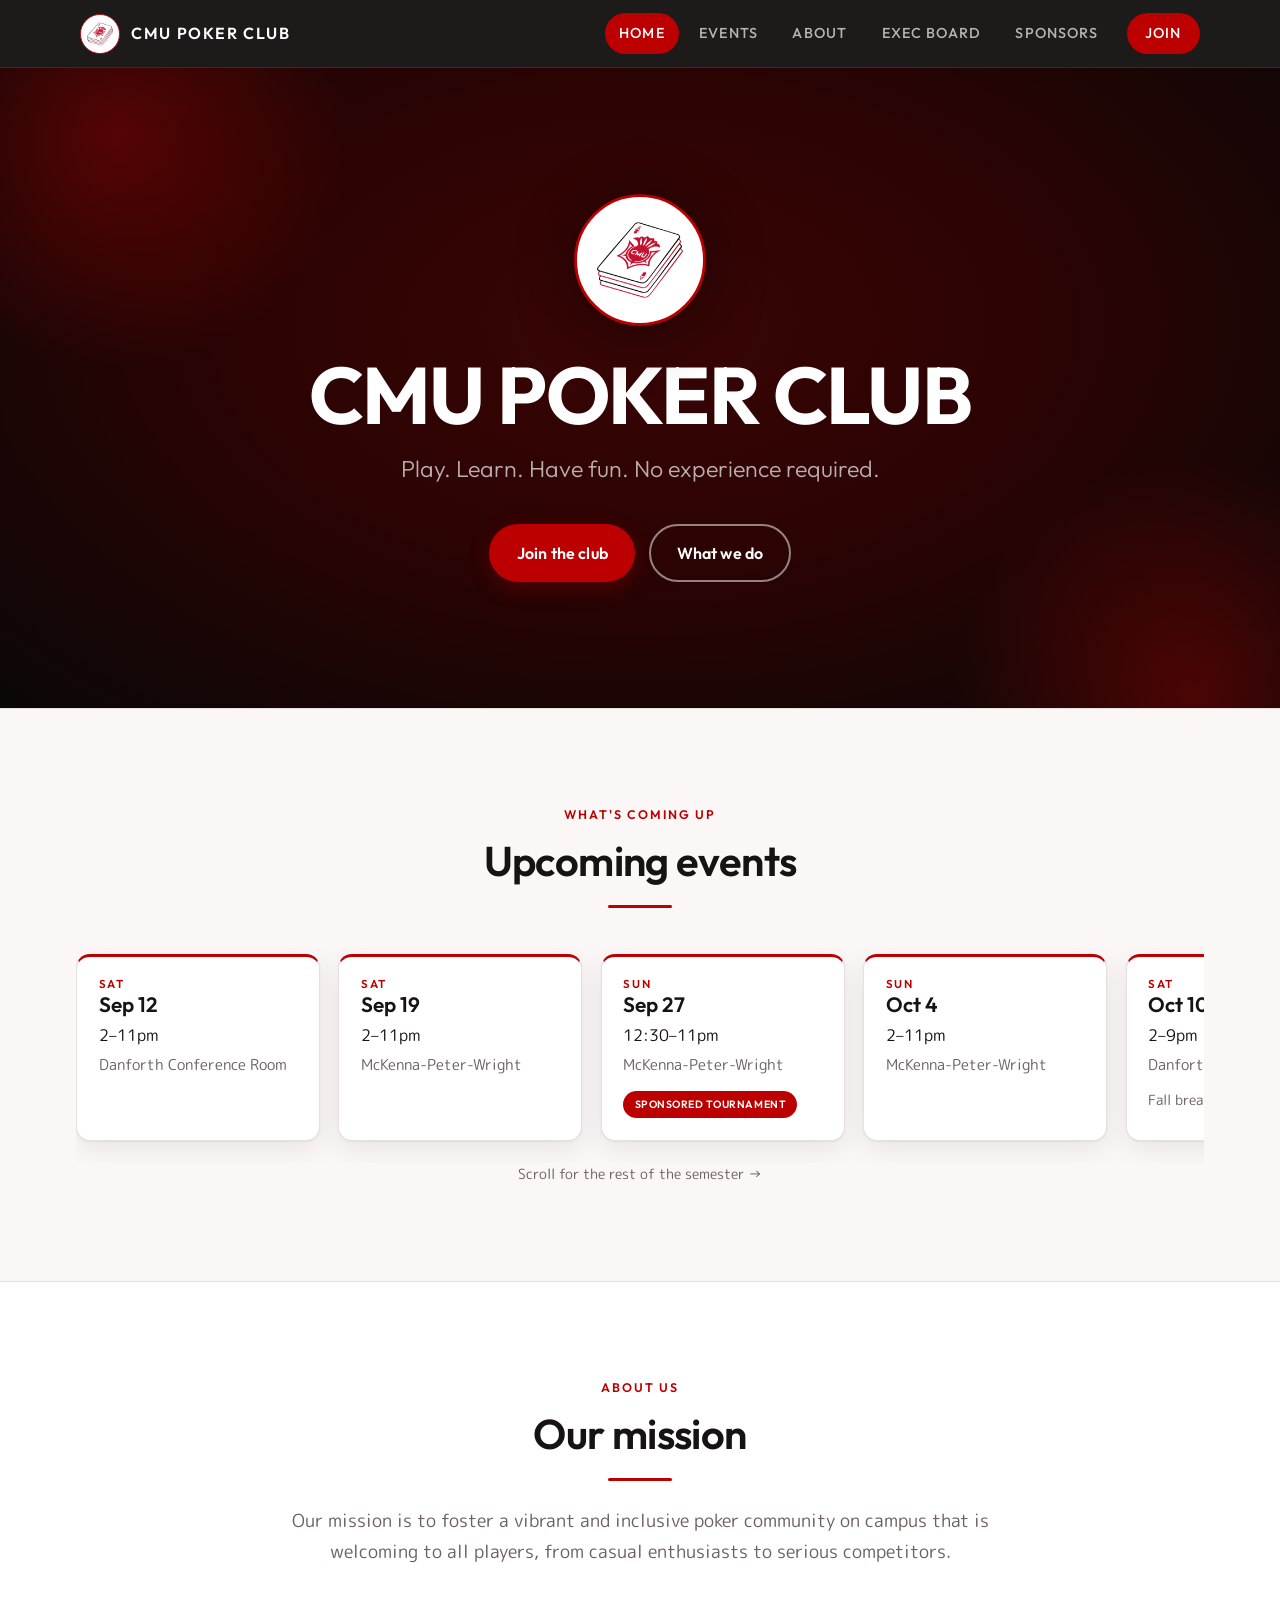
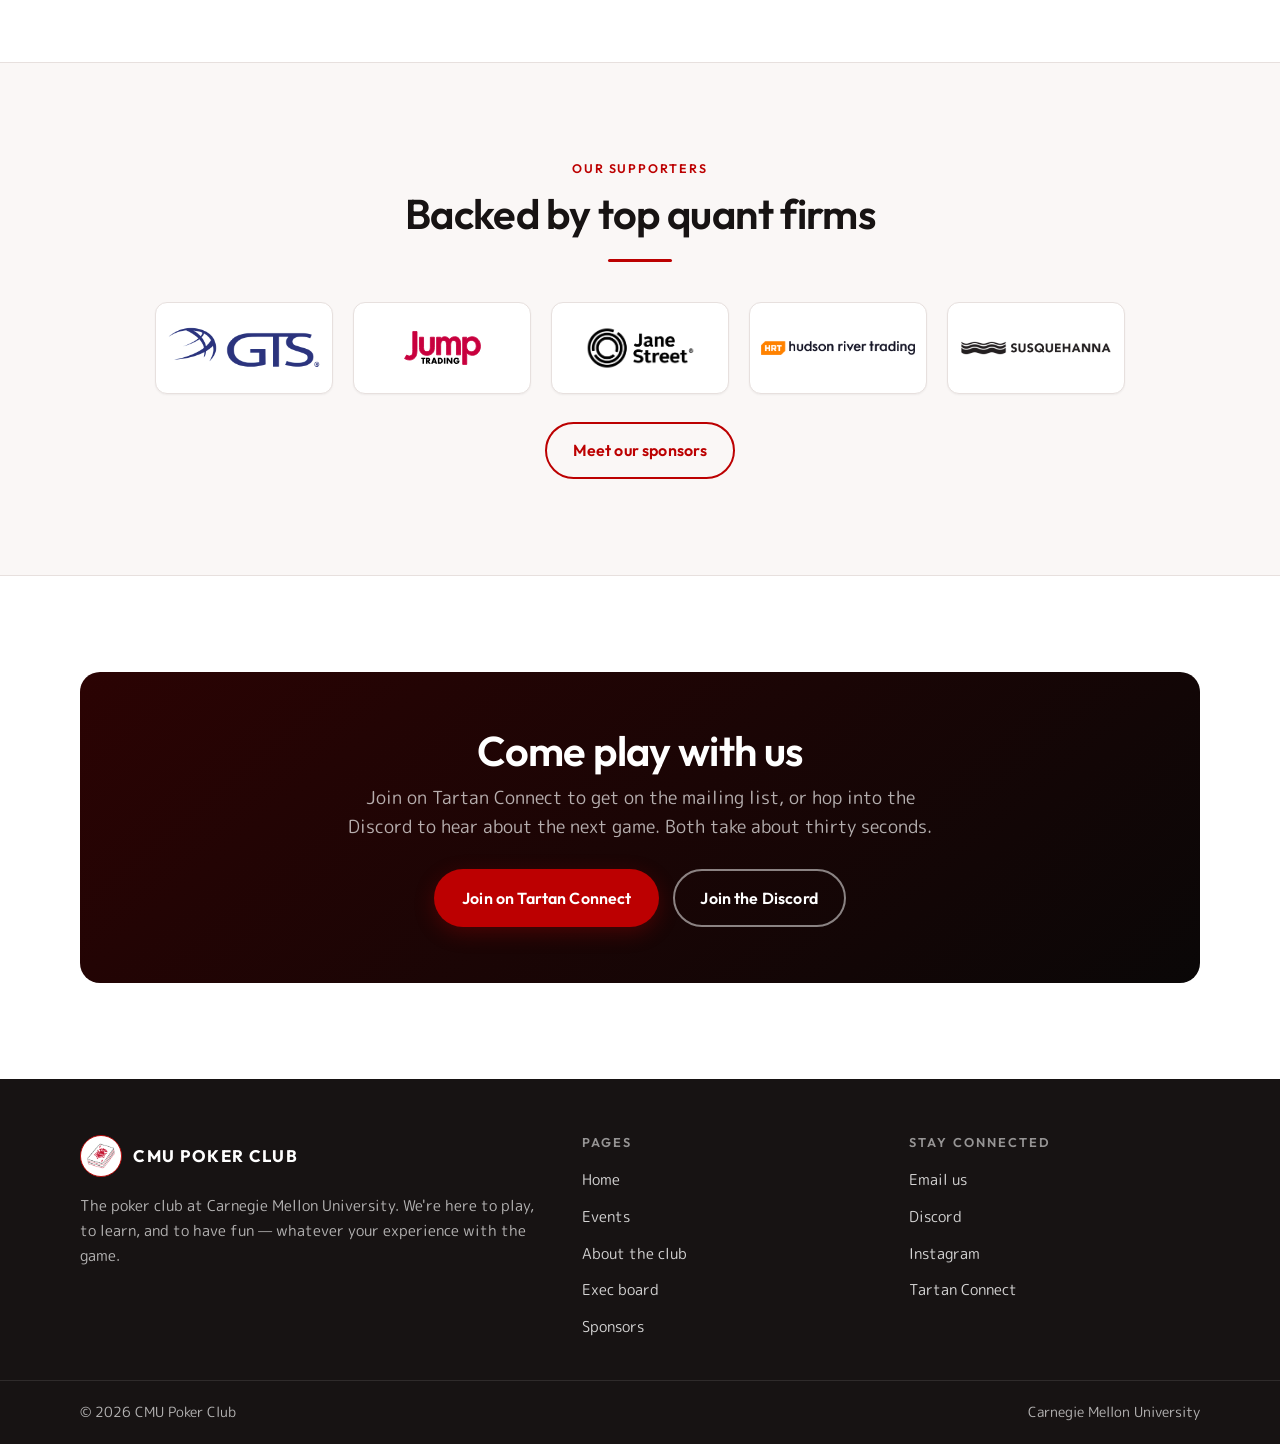
==== index.html @ 51eab9d8 "Add an events page, drop the home page pitch cards New events.html for the big one-off tournaments, " ====
<!DOCTYPE html>
<html lang="en">
	<head>
		<meta charset="utf-8" />
		<meta name="viewport" content="width=device-width, initial-scale=1" />
		<title>CMU Poker Club</title>
		<meta
			name="description"
			content="The poker club at Carnegie Mellon University. Open to every skill level, low commitment, and always welcoming new players."
		/>
		<link rel="icon" href="assets/img/logo.svg" />
		<link rel="preconnect" href="https://fonts.googleapis.com" />
		<link rel="preconnect" href="https://fonts.gstatic.com" crossorigin />
		<link
			href="https://fonts.googleapis.com/css2?family=M+PLUS+Rounded+1c:wght@300;400;500;700&family=Outfit:wght@300;400;500;600;700&display=swap"
			rel="stylesheet"
		/>
		<link rel="stylesheet" href="assets/css/site.css" />
	</head>
	<body>
		<!-- ============================================================
		     NAV — this block is repeated on every page. If you change it
		     here, change it in about.html, execs.html and sponsors.html too.
		     ============================================================ -->
		<header class="nav">
			<div class="wrap nav__inner">
				<a class="nav__brand" href="index.html">
					<img src="assets/img/logo.svg" alt="" />
					<span>CMU Poker Club</span>
				</a>
				<button class="nav__toggle" type="button" aria-expanded="false" aria-controls="nav-links">
					<span></span>
					<span class="sr-only">Menu</span>
				</button>
				<ul class="nav__links" id="nav-links">
					<li><a href="index.html" aria-current="page">Home</a></li>
					<li><a href="events.html">Events</a></li>
					<li><a href="about.html">About</a></li>
					<li><a href="execs.html">Exec Board</a></li>
					<li><a href="sponsors.html">Sponsors</a></li>
					<li><a class="nav__cta" href="#join">Join</a></li>
				</ul>
			</div>
		</header>

		<main>
			<!-- ================================================== HERO -->
			<section class="hero">
				<div class="wrap hero__inner">
					<img class="hero__mark" src="assets/img/logo.svg" alt="CMU Poker Club logo" />
					<h1>CMU Poker Club</h1>
					<p class="hero__tag">Play. Learn. Have fun. No experience required.</p>
					<div class="btn-row">
						<a class="btn btn--primary" href="#join">Join the club</a>
						<a class="btn btn--on-dark" href="about.html">What we do</a>
					</div>
				</div>
			</section>

			<!-- ================================================ EVENTS -->
			<section class="section section--warm">
				<div class="wrap">
					<div class="section-head section-head--center">
						<p class="eyebrow">What's coming up</p>
						<h2>Upcoming events</h2>
						<hr class="rule" />
					</div>

					<!-- ==================================================
					     UPDATING THE SCHEDULE
					     One <article class="event"> per session, in date order.
					     Use <span class="event__tag"> for tournaments and
					     <p class="event__note"> for anything else worth flagging.
					     Delete sessions once they have passed.
					     ================================================== -->
					<div class="events" tabindex="0" role="region" aria-label="Upcoming events">
						<article class="event">
							<p class="event__date"><span>Sat</span> Sep 12</p>
							<p class="event__time">2–11pm</p>
							<p class="event__place">Danforth Conference Room</p>
						</article>

						<article class="event">
							<p class="event__date"><span>Sat</span> Sep 19</p>
							<p class="event__time">2–11pm</p>
							<p class="event__place">McKenna-Peter-Wright</p>
						</article>

						<article class="event">
							<p class="event__date"><span>Sun</span> Sep 27</p>
							<p class="event__time">12:30–11pm</p>
							<p class="event__place">McKenna-Peter-Wright</p>
							<span class="event__tag">Sponsored Tournament</span>
						</article>

						<article class="event">
							<p class="event__date"><span>Sun</span> Oct 4</p>
							<p class="event__time">2–11pm</p>
							<p class="event__place">McKenna-Peter-Wright</p>
						</article>

						<article class="event">
							<p class="event__date"><span>Sat</span> Oct 10</p>
							<p class="event__time">2–9pm</p>
							<p class="event__place">Danforth Conference Room</p>
							<p class="event__note">Fall break hours</p>
						</article>

						<article class="event">
							<p class="event__date"><span>Sun</span> Oct 18</p>
							<p class="event__time">2–9pm</p>
							<p class="event__place">McKenna-Peter-Wright</p>
							<p class="event__note">Fall break hours</p>
						</article>

						<article class="event">
							<p class="event__date"><span>Sat</span> Oct 31</p>
							<p class="event__time">2–11pm</p>
							<p class="event__place">McKenna-Peter-Wright</p>
						</article>

						<article class="event">
							<p class="event__date"><span>Sat</span> Nov 7</p>
							<p class="event__time">Time TBD</p>
							<p class="event__place">Location TBD</p>
							<span class="event__tag">MSCF Tournament</span>
						</article>

						<article class="event">
							<p class="event__date"><span>Sat</span> Nov 21</p>
							<p class="event__time">2–11pm</p>
							<p class="event__place">Connan</p>
						</article>

						<article class="event">
							<p class="event__date"><span>Sun</span> Dec 6</p>
							<p class="event__time">2–11pm</p>
							<p class="event__place">McKenna-Peter-Wright</p>
						</article>
					</div>

					<p class="events__hint">Scroll for the rest of the semester →</p>
				</div>
			</section>

			<!-- ================================================= PITCH -->
			<section class="section">
				<div class="wrap">
					<div class="section-head section-head--center">
						<p class="eyebrow">About us</p>
						<h2>Our mission</h2>
						<hr class="rule" />
						<p class="lede">
							Our mission is to foster a vibrant and inclusive poker community on campus that is
							welcoming to all players, from casual enthusiasts to serious competitors.
						</p>
					</div>
				</div>
			</section>

			<!-- =============================================== SPONSORS -->
			<section class="section section--warm">
				<div class="wrap">
					<div class="section-head section-head--center">
						<p class="eyebrow">Our supporters</p>
						<h2>Backed by top quant firms</h2>
						<hr class="rule" />
					</div>

					<!-- Logos live in assets/img/sponsors/. A sponsor without a logo
					     file can fall back to a <span class="sponsor__wordmark"> instead. -->
					<div class="logo-strip">
						<a href="sponsors.html"><img src="assets/img/sponsors/gts.png" alt="GTS" /></a>
						<a href="sponsors.html"><img src="assets/img/sponsors/jump.svg" alt="Jump Trading" /></a>
						<a href="sponsors.html"><img src="assets/img/sponsors/janestreet.png" alt="Jane Street" /></a>
						<a href="sponsors.html"><img src="assets/img/sponsors/hrt.png" alt="Hudson River Trading" /></a>
						<a href="sponsors.html"><img src="assets/img/sponsors/sig.png" alt="SIG" /></a>
					</div>

					<div class="btn-row" style="justify-content: center">
						<a class="btn btn--ghost" href="sponsors.html">Meet our sponsors</a>
					</div>
				</div>
			</section>

			<!-- =================================================== JOIN -->
			<section class="section" id="join">
				<div class="wrap">
					<div class="callout">
						<h2>Come play with us</h2>
						<p>
							Join on Tartan Connect to get on the mailing list, or hop into the Discord to hear
							about the next game. Both take about thirty seconds.
						</p>
						<div class="btn-row">
							<a
								class="btn btn--primary"
								href="https://tartanconnect.cmu.edu/poker/club_signup"
								>Join on Tartan Connect</a
							>
							<a class="btn btn--on-dark" href="https://discord.gg/kPfzrEk4em">Join the Discord</a>
						</div>
					</div>
				</div>
			</section>
		</main>

		<!-- ============================================================
		     FOOTER — repeated on every page. Keep the four copies in sync.
		     ============================================================ -->
		<footer class="footer">
			<div class="wrap">
				<div class="footer__grid">
					<div>
						<div class="footer__brand">
							<img src="assets/img/logo.svg" alt="" />
							<strong>CMU Poker Club</strong>
						</div>
						<p>
							The poker club at Carnegie Mellon University. We're here to play, to learn, and to have
							fun — whatever your experience with the game.
						</p>
					</div>
					<div>
						<h4>Pages</h4>
						<ul>
							<li><a href="index.html">Home</a></li>
							<li><a href="events.html">Events</a></li>
							<li><a href="about.html">About the club</a></li>
							<li><a href="execs.html">Exec board</a></li>
							<li><a href="sponsors.html">Sponsors</a></li>
						</ul>
					</div>
					<div>
						<h4>Stay connected</h4>
						<ul>
							<li><a href="mailto:pokerclub@andrew.cmu.edu">Email us</a></li>
							<li><a href="https://discord.gg/kPfzrEk4em">Discord</a></li>
							<li><a href="https://www.instagram.com/cmupokerclub/">Instagram</a></li>
							<li>
								<a href="https://tartanconnect.cmu.edu/poker/club_signup"
									>Tartan Connect</a
								>
							</li>
						</ul>
					</div>
				</div>
			</div>
			<div class="footer__bar">
				<div class="wrap" style="display: flex; flex-wrap: wrap; gap: 0.5rem 1.5rem; justify-content: space-between; width: min(100% - 2.5rem, var(--wrap))">
					<p>© 2026 CMU Poker Club</p>
					<p>Carnegie Mellon University</p>
				</div>
			</div>
		</footer>

		<script src="assets/js/nav.js"></script>
	</body>
</html>
---- assets/css/site.css ----
/* ==========================================================================
   CMU Poker Club — site styles
   One stylesheet for the whole site. Colors live in :root, so re-theming the
   site is a matter of changing the values below and nothing else.
   ========================================================================== */

:root {
	/* Brand */
	--crimson: #bc0001;
	--crimson-bright: #e02a2b;
	--crimson-deep: #2b0303;

	/* Neutrals */
	--ink: #0a0707;
	--ink-soft: #171313;
	--ink-line: #2a2323;
	--paper: #ffffff;
	--paper-warm: #faf7f6;
	--paper-line: #e7e0de;

	--text: #171313;
	--text-muted: #6b615f;
	--text-on-dark: #ffffff;
	--text-on-dark-muted: rgba(255, 255, 255, 0.68);

	/* Tiers */
	--tier-platinum: #9fb6cd;
	--tier-gold: #c9a227;
	--tier-silver: #9aa3a8;

	/* Type */
	--font-display: 'Outfit', 'Trebuchet MS', system-ui, sans-serif;
	--font-body: 'M PLUS Rounded 1c', system-ui, -apple-system, 'Segoe UI', sans-serif;

	/* Layout */
	--nav-h: 68px;
	--wrap: 1120px;
	--radius: 14px;
	--shadow: 0 1px 2px rgba(23, 19, 19, 0.06), 0 8px 28px rgba(23, 19, 19, 0.08);
	--shadow-lift: 0 2px 4px rgba(23, 19, 19, 0.08), 0 18px 44px rgba(23, 19, 19, 0.14);
}

/* --------------------------------------------------------------- reset */

*,
*::before,
*::after {
	box-sizing: border-box;
}

html {
	scroll-behavior: smooth;
}

body {
	margin: 0;
	background: var(--paper);
	color: var(--text);
	font-family: var(--font-body);
	font-size: 17px;
	line-height: 1.65;
	-webkit-font-smoothing: antialiased;
	overflow-x: hidden;
}

img {
	max-width: 100%;
	display: block;
}

a {
	color: var(--crimson);
	text-decoration-thickness: 1px;
	text-underline-offset: 3px;
}

h1,
h2,
h3,
h4 {
	font-family: var(--font-display);
	line-height: 1.12;
	margin: 0 0 0.5em;
	letter-spacing: -0.015em;
}

h1 {
	font-size: clamp(2.6rem, 7vw, 5rem);
	font-weight: 700;
}
h2 {
	font-size: clamp(1.8rem, 3.6vw, 2.6rem);
	font-weight: 600;
}
h3 {
	font-size: 1.25rem;
	font-weight: 600;
}

p {
	margin: 0 0 1rem;
}

::selection {
	background: #f7c1c1;
	color: #000;
}

:focus-visible {
	outline: 3px solid var(--crimson-bright);
	outline-offset: 3px;
	border-radius: 4px;
}

.sr-only {
	position: absolute;
	width: 1px;
	height: 1px;
	padding: 0;
	margin: -1px;
	overflow: hidden;
	clip: rect(0 0 0 0);
	white-space: nowrap;
	border: 0;
}

/* ------------------------------------------------------------- helpers */

.wrap {
	width: min(100% - 2.5rem, var(--wrap));
	margin-inline: auto;
}

.section {
	padding: clamp(3.5rem, 8vw, 6rem) 0;
}

.section--tight {
	padding: clamp(2.5rem, 5vw, 3.5rem) 0;
}

.section--warm {
	background: var(--paper-warm);
	border-block: 1px solid var(--paper-line);
}

.section-head {
	max-width: 46rem;
	margin-bottom: 2.5rem;
}

.section-head:last-child {
	margin-bottom: 0;
}

.section-head--center {
	margin-inline: auto;
	text-align: center;
}

.eyebrow {
	font-family: var(--font-display);
	font-size: 0.78rem;
	font-weight: 600;
	letter-spacing: 0.16em;
	text-transform: uppercase;
	color: var(--crimson);
	margin: 0 0 0.75rem;
}

.lede {
	font-size: 1.15rem;
	color: var(--text-muted);
	margin: 0;
}

.rule {
	width: 64px;
	height: 3px;
	background: var(--crimson);
	border: 0;
	border-radius: 2px;
	margin: 0 0 1.5rem;
}

.section-head--center .rule {
	margin-inline: auto;
}

/* ------------------------------------------------------------- buttons */

.btn {
	display: inline-flex;
	align-items: center;
	gap: 0.5rem;
	font-family: var(--font-display);
	font-size: 1rem;
	font-weight: 600;
	letter-spacing: 0.01em;
	padding: 0.85rem 1.6rem;
	border-radius: 999px;
	border: 2px solid transparent;
	text-decoration: none;
	cursor: pointer;
	transition: transform 0.15s ease, background-color 0.15s ease, color 0.15s ease,
		border-color 0.15s ease, box-shadow 0.15s ease;
}

.btn:hover {
	transform: translateY(-1px);
}

.btn:active {
	transform: translateY(0);
}

.btn--primary {
	background: var(--crimson);
	color: #fff;
	box-shadow: 0 6px 20px rgba(188, 0, 1, 0.28);
}

.btn--primary:hover {
	background: var(--crimson-bright);
	box-shadow: 0 10px 26px rgba(188, 0, 1, 0.34);
}

.btn--ghost {
	border-color: currentColor;
	color: var(--crimson);
	background: transparent;
}

.btn--ghost:hover {
	background: var(--crimson);
	border-color: var(--crimson);
	color: #fff;
}

.btn--on-dark {
	border-color: rgba(255, 255, 255, 0.5);
	color: #fff;
}

.btn--on-dark:hover {
	background: #fff;
	border-color: #fff;
	color: var(--crimson-deep);
}

.btn-row {
	display: flex;
	flex-wrap: wrap;
	gap: 0.85rem;
	margin-top: 1.75rem;
}

/* ----------------------------------------------------------------- nav */

.nav {
	position: fixed;
	inset: 0 0 auto;
	height: var(--nav-h);
	z-index: 100;
	background: rgba(10, 7, 7, 0.92);
	backdrop-filter: saturate(160%) blur(10px);
	border-bottom: 1px solid rgba(255, 255, 255, 0.08);
}

.nav__inner {
	height: 100%;
	display: flex;
	align-items: center;
	justify-content: space-between;
	gap: 1rem;
}

.nav__brand {
	display: flex;
	align-items: center;
	gap: 0.7rem;
	text-decoration: none;
	color: var(--text-on-dark);
	min-width: 0;
}

.nav__brand img {
	height: 40px;
	width: auto;
	flex: none;
}

.nav__brand span {
	font-family: var(--font-display);
	font-size: 1rem;
	font-weight: 600;
	letter-spacing: 0.1em;
	text-transform: uppercase;
	white-space: nowrap;
}

.nav__links {
	display: flex;
	align-items: center;
	gap: 0.35rem;
	list-style: none;
	margin: 0;
	padding: 0;
}

.nav__links a {
	display: block;
	padding: 0.55rem 0.9rem;
	border-radius: 999px;
	font-family: var(--font-display);
	font-size: 0.9rem;
	font-weight: 500;
	letter-spacing: 0.08em;
	text-transform: uppercase;
	color: var(--text-on-dark-muted);
	text-decoration: none;
	transition: color 0.15s ease, background-color 0.15s ease;
}

.nav__links a:hover {
	color: #fff;
	background: rgba(255, 255, 255, 0.08);
}

.nav__links a[aria-current='page'] {
	color: #fff;
	background: var(--crimson);
}

.nav__cta {
	margin-left: 0.5rem;
	padding: 0.55rem 1.15rem !important;
	background: var(--crimson);
	color: #fff !important;
}

.nav__cta:hover {
	background: var(--crimson-bright) !important;
}

.nav__toggle {
	display: none;
	width: 44px;
	height: 44px;
	padding: 0;
	background: transparent;
	border: 0;
	cursor: pointer;
	color: #fff;
}

.nav__toggle span,
.nav__toggle span::before,
.nav__toggle span::after {
	display: block;
	width: 22px;
	height: 2px;
	background: currentColor;
	border-radius: 2px;
	transition: transform 0.2s ease, opacity 0.2s ease;
}

.nav__toggle span {
	margin-inline: auto;
	position: relative;
}

.nav__toggle span::before,
.nav__toggle span::after {
	content: '';
	position: absolute;
}

.nav__toggle span::before {
	top: -7px;
}
.nav__toggle span::after {
	top: 7px;
}

.nav[data-open='true'] .nav__toggle span {
	background: transparent;
}
.nav[data-open='true'] .nav__toggle span::before {
	transform: translateY(7px) rotate(45deg);
}
.nav[data-open='true'] .nav__toggle span::after {
	transform: translateY(-7px) rotate(-45deg);
}

@media (max-width: 860px) {
	.nav__toggle {
		display: block;
	}

	.nav__links {
		position: fixed;
		top: var(--nav-h);
		left: 0;
		right: 0;
		flex-direction: column;
		align-items: stretch;
		gap: 0;
		background: rgba(10, 7, 7, 0.98);
		border-bottom: 1px solid rgba(255, 255, 255, 0.08);
		padding: 0.5rem 1.25rem 1.25rem;
		transform: translateY(-12px);
		opacity: 0;
		pointer-events: none;
		transition: opacity 0.18s ease, transform 0.18s ease;
	}

	.nav[data-open='true'] .nav__links {
		opacity: 1;
		transform: none;
		pointer-events: auto;
	}

	.nav__links a {
		padding: 0.9rem 0.75rem;
		border-radius: 10px;
		font-size: 1rem;
	}

	.nav__cta {
		margin: 0.5rem 0 0;
		text-align: center;
	}
}

/* ---------------------------------------------------------------- hero */

.hero {
	position: relative;
	margin-top: var(--nav-h);
	min-height: min(78vh, 640px);
	display: grid;
	place-items: center;
	text-align: center;
	padding: clamp(3rem, 9vw, 6rem) 0;
	color: var(--text-on-dark);
	background: radial-gradient(ellipse at 50% 40%, #3a0505 0%, var(--crimson-deep) 45%, var(--ink) 100%);
	overflow: hidden;
}

/* Faint suit motifs behind the hero copy. Decorative only. */
.hero::before,
.hero::after {
	content: '';
	position: absolute;
	width: 42vmax;
	height: 42vmax;
	border-radius: 50%;
	background: radial-gradient(circle, rgba(188, 0, 1, 0.35), transparent 62%);
	pointer-events: none;
}

.hero::before {
	top: -16vmax;
	left: -12vmax;
}
.hero::after {
	bottom: -20vmax;
	right: -14vmax;
}

.hero__inner {
	position: relative;
	z-index: 1;
	max-width: 52rem;
}

.hero__mark {
	width: clamp(84px, 13vw, 132px);
	height: auto;
	margin: 0 auto 1.5rem;
	filter: drop-shadow(0 10px 30px rgba(0, 0, 0, 0.45));
}

.hero h1 {
	margin: 0 0 0.6rem;
	text-transform: uppercase;
	letter-spacing: -0.02em;
}

.hero__tag {
	font-family: var(--font-display);
	font-size: clamp(1.05rem, 2.4vw, 1.45rem);
	font-weight: 300;
	color: var(--text-on-dark-muted);
	margin: 0;
}

.hero .btn-row {
	justify-content: center;
	margin-top: 2.25rem;
}

/* Small page banner for interior pages */
.banner {
	margin-top: var(--nav-h);
	padding: clamp(3rem, 7vw, 4.5rem) 0;
	color: var(--text-on-dark);
	background: radial-gradient(ellipse at 30% 0%, #3a0505 0%, var(--crimson-deep) 55%, var(--ink) 100%);
}

.banner h1 {
	font-size: clamp(2.2rem, 5.5vw, 3.4rem);
	margin: 0 0 0.4rem;
	text-transform: uppercase;
}

.banner p {
	margin: 0;
	max-width: 42rem;
	color: var(--text-on-dark-muted);
	font-size: 1.1rem;
}

/* --------------------------------------------------------------- cards */

.grid {
	display: grid;
	gap: 1.5rem;
}

.grid--2 {
	grid-template-columns: repeat(auto-fit, minmax(300px, 1fr));
}
.grid--3 {
	grid-template-columns: repeat(auto-fit, minmax(260px, 1fr));
}
.grid--4 {
	grid-template-columns: repeat(auto-fit, minmax(210px, 1fr));
}

/* Fixed three-up. Unlike auto-fit, a lone card keeps its width instead of
   stretching across the whole row — which matters for the one-sponsor tiers. */
.grid--three-up {
	grid-template-columns: repeat(3, minmax(0, 1fr));
}

@media (max-width: 940px) {
	.grid--three-up {
		grid-template-columns: repeat(2, minmax(0, 1fr));
	}
}

@media (max-width: 620px) {
	.grid--three-up {
		grid-template-columns: minmax(0, 1fr);
	}
}

/* Text + sidebar split used on the About page */
.split {
	display: grid;
	gap: clamp(2rem, 5vw, 3.5rem);
	grid-template-columns: 1.45fr 1fr;
	align-items: start;
}

@media (max-width: 900px) {
	.split {
		grid-template-columns: 1fr;
	}
}

.split aside {
	position: sticky;
	top: calc(var(--nav-h) + 2rem);
}

@media (max-width: 900px) {
	.split aside {
		position: static;
	}
}

.card {
	background: var(--paper);
	border: 1px solid var(--paper-line);
	border-radius: var(--radius);
	padding: 1.75rem;
	box-shadow: var(--shadow);
}

.card h3 {
	margin-bottom: 0.5rem;
}

.card p:last-child {
	margin-bottom: 0;
}

.card__icon {
	width: 40px;
	height: 40px;
	margin-bottom: 1rem;
	color: var(--crimson);
}

/* ---------------------------------------------------------- exec cards */

.exec-grid {
	display: grid;
	gap: 1.75rem;
	grid-template-columns: repeat(auto-fit, minmax(240px, 1fr));
}

.exec {
	background: var(--paper);
	border: 1px solid var(--paper-line);
	border-radius: var(--radius);
	overflow: hidden;
	box-shadow: var(--shadow);
	display: flex;
	flex-direction: column;
	transition: transform 0.2s ease, box-shadow 0.2s ease;
}

.exec:hover {
	transform: translateY(-3px);
	box-shadow: var(--shadow-lift);
}

.exec__photo {
	aspect-ratio: 1 / 1;
	width: 100%;
	object-fit: cover;
	background: linear-gradient(150deg, #2b0303, #0a0707);
}

.exec__body {
	padding: 1.25rem 1.35rem 1.5rem;
	flex: 1;
	display: flex;
	flex-direction: column;
}

.exec__name {
	font-family: var(--font-display);
	font-size: 1.15rem;
	font-weight: 600;
	margin: 0 0 0.15rem;
	display: flex;
	align-items: center;
	gap: 0.45rem;
	flex-wrap: wrap;
}

.exec__role {
	font-family: var(--font-display);
	font-size: 0.75rem;
	font-weight: 600;
	letter-spacing: 0.12em;
	text-transform: uppercase;
	color: var(--crimson);
	margin: 0 0 0.75rem;
}

.exec__bio {
	font-size: 0.95rem;
	color: var(--text-muted);
	margin: 0;
}

.exec__link {
	color: var(--text-muted);
	display: inline-flex;
	transition: color 0.15s ease;
}

.exec__link:hover {
	color: #0a66c2;
}

.exec__link svg {
	width: 17px;
	height: 17px;
}

/* -------------------------------------------------------- sponsor tiers */

.tier + .tier {
	margin-top: 3.5rem;
}

.tier__head {
	display: flex;
	align-items: baseline;
	gap: 0.9rem;
	margin-bottom: 1.5rem;
	padding-bottom: 0.75rem;
	border-bottom: 2px solid var(--tier-color, var(--paper-line));
}

.tier__head h2 {
	margin: 0;
	font-size: 1.5rem;
}

.tier__badge {
	font-family: var(--font-display);
	font-size: 0.7rem;
	font-weight: 700;
	letter-spacing: 0.16em;
	text-transform: uppercase;
	color: #fff;
	background: var(--tier-color, var(--text-muted));
	padding: 0.25rem 0.7rem;
	border-radius: 999px;
}

.tier--platinum {
	--tier-color: var(--tier-platinum);
}
.tier--gold {
	--tier-color: var(--tier-gold);
}
.tier--silver {
	--tier-color: var(--tier-silver);
}

.sponsor {
	background: var(--paper);
	border: 1px solid var(--paper-line);
	border-top: 3px solid var(--tier-color, var(--paper-line));
	border-radius: var(--radius);
	padding: 1.75rem;
	box-shadow: var(--shadow);
	display: flex;
	flex-direction: column;
	gap: 1rem;
	transition: transform 0.2s ease, box-shadow 0.2s ease;
}

.sponsor:hover {
	transform: translateY(-3px);
	box-shadow: var(--shadow-lift);
}

.sponsor__logo {
	height: 68px;
	display: flex;
	align-items: center;
}

.sponsor__logo img {
	max-height: 100%;
	width: auto;
	object-fit: contain;
}

/* Fallback wordmark for sponsors whose logo file we don't have. */
.sponsor__wordmark {
	font-family: var(--font-display);
	font-size: 1.9rem;
	font-weight: 700;
	letter-spacing: 0.04em;
	color: var(--text);
}

.sponsor h3 {
	margin: 0;
}

.sponsor p {
	color: var(--text-muted);
	font-size: 0.95rem;
	margin: 0;
	flex: 1;
}

.sponsor__link {
	font-family: var(--font-display);
	font-weight: 600;
	font-size: 0.9rem;
	text-decoration: none;
	display: inline-flex;
	align-items: center;
	gap: 0.35rem;
}

.sponsor__link::after {
	content: '→';
	transition: transform 0.2s ease;
}

.sponsor:hover .sponsor__link::after {
	transform: translateX(4px);
}

/* Compact logo strip used on the home page */
.logo-strip {
	display: flex;
	flex-wrap: wrap;
	align-items: center;
	justify-content: center;
	gap: 1.25rem;
}

/* Each logo sits in its own white tile. The logos are the firms' official
   assets — transparent PNGs (Jump is an SVG) in their dark-on-light variants,
   with wildly different aspect ratios, so a uniform tile is the only way to
   make them line up. Wide wordmarks like HRT and Susquehanna end up shorter
   than the squarer marks; that is the aspect ratio, not a bug. */
.logo-strip a {
	display: grid;
	place-items: center;
	width: 178px;
	height: 92px;
	padding: 0.9rem 0.7rem;
	background: var(--paper);
	border: 1px solid var(--paper-line);
	border-radius: 12px;
	box-shadow: 0 1px 2px rgba(23, 19, 19, 0.05);
	text-decoration: none;
	transition: transform 0.2s ease, box-shadow 0.2s ease, border-color 0.2s ease;
}

.logo-strip a:hover {
	transform: translateY(-3px);
	border-color: rgba(188, 0, 1, 0.35);
	box-shadow: var(--shadow);
}

.logo-strip img {
	max-height: 46px;
	width: auto;
	object-fit: contain;
}

.logo-strip .sponsor__wordmark {
	font-size: 1.7rem;
	color: var(--text);
}

/* ----------------------------------------------------------- call-outs */

.callout {
	background: linear-gradient(140deg, var(--crimson-deep), var(--ink));
	color: var(--text-on-dark);
	border-radius: 20px;
	padding: clamp(2.25rem, 5vw, 3.5rem);
	text-align: center;
}

.callout h2 {
	margin-bottom: 0.5rem;
}

.callout p {
	color: var(--text-on-dark-muted);
	max-width: 38rem;
	margin-inline: auto;
	font-size: 1.1rem;
}

.callout .btn-row {
	justify-content: center;
}

/* Fact list used on the About page */
.facts {
	list-style: none;
	margin: 0;
	padding: 0;
	display: grid;
	gap: 1rem;
}

.facts li {
	display: flex;
	gap: 0.85rem;
	align-items: flex-start;
}

.facts svg {
	flex: none;
	width: 22px;
	height: 22px;
	margin-top: 0.28rem;
	color: var(--crimson);
}

.facts strong {
	font-family: var(--font-display);
	display: block;
}

.facts span {
	color: var(--text-muted);
}

/* -------------------------------------------------------------- footer */

.footer {
	background: var(--ink-soft);
	color: var(--text-on-dark);
	padding: 3.5rem 0 0;
}

.footer__grid {
	display: grid;
	gap: 2.25rem;
	grid-template-columns: 1.6fr 1fr 1fr;
	padding-bottom: 2.5rem;
}

@media (max-width: 760px) {
	.footer__grid {
		grid-template-columns: 1fr;
	}
}

.footer h4 {
	font-size: 0.8rem;
	font-weight: 600;
	letter-spacing: 0.16em;
	text-transform: uppercase;
	color: rgba(255, 255, 255, 0.55);
	margin: 0 0 1rem;
}

.footer p {
	color: var(--text-on-dark-muted);
	font-size: 0.95rem;
}

.footer ul {
	list-style: none;
	margin: 0;
	padding: 0;
	display: grid;
	gap: 0.55rem;
}

.footer a {
	color: rgba(255, 255, 255, 0.82);
	text-decoration: none;
	font-size: 0.95rem;
}

.footer a:hover {
	color: #fff;
	text-decoration: underline;
}

.footer__brand {
	display: flex;
	align-items: center;
	gap: 0.7rem;
	margin-bottom: 1rem;
}

.footer__brand img {
	height: 42px;
	width: auto;
}

.footer__brand strong {
	font-family: var(--font-display);
	font-size: 1.05rem;
	letter-spacing: 0.08em;
	text-transform: uppercase;
}

.footer__bar {
	border-top: 1px solid rgba(255, 255, 255, 0.1);
	padding: 1.25rem 0;
	display: flex;
	flex-wrap: wrap;
	gap: 0.5rem 1.5rem;
	justify-content: space-between;
	font-size: 0.85rem;
	color: rgba(255, 255, 255, 0.5);
}

.footer__bar p {
	margin: 0;
	font-size: 0.85rem;
}

/* ------------------------------------------------------------ prose */

.prose {
	max-width: 44rem;
}

.prose h2 {
	margin-top: 2.5rem;
}

.prose h2:first-child {
	margin-top: 0;
}

/* ------------------------------------------------------- event schedule */

/* A horizontal scroller rather than a grid: the schedule runs to a whole
   semester, and a wrapping grid would push everything else off the page. */
.events {
	display: flex;
	gap: 1.15rem;
	overflow-x: auto;
	overscroll-behavior-x: contain;
	scroll-snap-type: x proximity;
	padding: 0.35rem 0.25rem 1.35rem;
	margin-inline: -0.25rem;
	scrollbar-width: thin;
	scrollbar-color: #cbbfbc transparent;
}

.events::-webkit-scrollbar {
	height: 8px;
}

.events::-webkit-scrollbar-track {
	background: var(--paper-line);
	border-radius: 999px;
}

.events::-webkit-scrollbar-thumb {
	background: #cbbfbc;
	border-radius: 999px;
}

.events::-webkit-scrollbar-thumb:hover {
	background: var(--crimson);
}

.events:focus-visible {
	outline: 3px solid var(--crimson-bright);
	outline-offset: 4px;
	border-radius: 4px;
}

.event {
	flex: 0 0 15.25rem;
	scroll-snap-align: start;
	display: flex;
	flex-direction: column;
	gap: 0.3rem;
	padding: 1.3rem 1.35rem 1.4rem;
	background: var(--paper);
	border: 1px solid var(--paper-line);
	border-top: 3px solid var(--crimson);
	border-radius: var(--radius);
	box-shadow: var(--shadow);
	transition: transform 0.2s ease, box-shadow 0.2s ease;
}

.event:hover {
	transform: translateY(-3px);
	box-shadow: var(--shadow-lift);
}

.event__date {
	font-family: var(--font-display);
	font-size: 1.3rem;
	font-weight: 600;
	line-height: 1.15;
	margin: 0;
}

.event__date span {
	display: block;
	font-size: 0.72rem;
	font-weight: 600;
	letter-spacing: 0.14em;
	text-transform: uppercase;
	color: var(--crimson);
	margin-bottom: 0.15rem;
}

.event__time {
	margin: 0;
	font-size: 1rem;
	color: var(--text);
}

.event__place {
	margin: 0;
	font-size: 0.92rem;
	color: var(--text-muted);
}

.event__tag {
	align-self: flex-start;
	margin-top: 0.55rem;
	padding: 0.3rem 0.7rem;
	border-radius: 999px;
	background: var(--crimson);
	color: #fff;
	font-family: var(--font-display);
	font-size: 0.66rem;
	font-weight: 600;
	letter-spacing: 0.05em;
	text-transform: uppercase;
	white-space: nowrap;
}

.event__note {
	margin: 0.5rem 0 0;
	font-size: 0.85rem;
	line-height: 1.45;
	color: var(--text-muted);
}

.events__hint {
	margin: 0;
	text-align: center;
	font-size: 0.85rem;
	color: var(--text-muted);
}

@media (max-width: 32rem) {
	.event {
		flex-basis: 13rem;
	}
}

/* ---------------------------------------------------------- tournaments */

/* Full-width entries rather than the card grid used elsewhere: a tournament
   carries a format, a buy-in and a sign-up link, which is more than a card
   holds comfortably. */
.tournament {
	display: grid;
	grid-template-columns: 10.5rem 1fr;
	gap: 2rem;
	padding: 2rem 2.1rem;
	background: var(--paper);
	border: 1px solid var(--paper-line);
	border-left: 4px solid var(--crimson);
	border-radius: var(--radius);
	box-shadow: var(--shadow);
}

.tournament + .tournament {
	margin-top: 1.5rem;
}

.tournament__date {
	font-family: var(--font-display);
	font-size: 1.5rem;
	font-weight: 600;
	line-height: 1.15;
	margin: 0;
}

.tournament__date span {
	display: block;
	font-size: 0.72rem;
	font-weight: 600;
	letter-spacing: 0.14em;
	text-transform: uppercase;
	color: var(--crimson);
	margin-bottom: 0.2rem;
}

.tournament__time {
	margin: 0.3rem 0 0;
	color: var(--text-muted);
}

.tournament__body h2 {
	margin: 0 0 0.4rem;
	font-size: 1.6rem;
}

.tournament__meta {
	font-family: var(--font-display);
	font-size: 0.8rem;
	font-weight: 600;
	letter-spacing: 0.06em;
	text-transform: uppercase;
	color: var(--crimson);
	margin: 0 0 0.85rem;
}

.tournament__body p:last-of-type {
	margin-bottom: 0;
}

.tournament .btn-row {
	margin-top: 1.35rem;
}

/* Shown when there is nothing scheduled. Better than an empty page — it
   tells the reader the page works and there is simply nothing on yet. */
.empty {
	margin: 0;
	padding: 3.5rem 1.5rem;
	text-align: center;
	font-size: 1.1rem;
	color: var(--text-muted);
	background: var(--paper-warm);
	border: 1px dashed var(--paper-line);
	border-radius: var(--radius);
}

@media (max-width: 40rem) {
	.tournament {
		grid-template-columns: 1fr;
		gap: 1.1rem;
		padding: 1.6rem 1.4rem;
	}

	.tournament__time {
		margin-top: 0.1rem;
	}
}

/* ------------------------------------------------------ contact dialog */

.contact {
	width: min(100% - 2rem, 38rem);
	max-height: min(90vh, 46rem);
	padding: 0;
	border: 1px solid var(--paper-line);
	border-radius: 18px;
	background: var(--paper);
	color: var(--text);
	box-shadow: var(--shadow-lift);
}

.contact::backdrop {
	background: rgba(10, 7, 7, 0.65);
}

.contact__form {
	display: grid;
	gap: 1.15rem;
	padding: 2rem 2.15rem 2.15rem;
}

.contact__head {
	display: flex;
	align-items: flex-start;
	justify-content: space-between;
	gap: 1rem;
}

.contact__head h2 {
	margin: 0;
	font-size: 1.5rem;
	line-height: 1.2;
}

.contact__close {
	background: none;
	border: 0;
	padding: 0 0.25rem;
	margin: -0.25rem -0.4rem 0 0;
	font-size: 1.9rem;
	line-height: 1;
	color: var(--text-muted);
	cursor: pointer;
	border-radius: 8px;
	transition: color 0.15s ease;
}

.contact__close:hover {
	color: var(--crimson);
}

.contact__note {
	margin: -0.6rem 0 0;
	font-size: 0.92rem;
	line-height: 1.5;
	color: var(--text-muted);
}

/* Name and email share a row on anything wider than a phone; the rest of the
   fields run full width. */
.contact__row {
	display: grid;
	gap: 1.15rem;
	grid-template-columns: 1fr 1fr;
}

.contact__field {
	display: grid;
	gap: 0.45rem;
}

.contact label {
	font-family: var(--font-display);
	font-size: 0.74rem;
	font-weight: 600;
	letter-spacing: 0.1em;
	text-transform: uppercase;
	color: var(--text-muted);
}

.contact input,
.contact textarea {
	width: 100%;
	font: inherit;
	color: var(--text);
	background: var(--paper-warm);
	border: 1px solid var(--paper-line);
	border-radius: 12px;
	padding: 0.8rem 0.95rem;
	transition: border-color 0.15s ease, background 0.15s ease;
}

.contact input:hover,
.contact textarea:hover {
	border-color: #d6cbc8;
}

.contact input:focus-visible,
.contact textarea:focus-visible {
	outline: 2px solid var(--crimson);
	outline-offset: 1px;
	background: var(--paper);
}

.contact textarea {
	min-height: 8.5rem;
	line-height: 1.55;
	resize: vertical;
}

.contact__actions {
	display: flex;
	flex-wrap: wrap;
	gap: 0.75rem;
	justify-content: flex-end;
	margin-top: 0.35rem;
	padding-top: 1.25rem;
	border-top: 1px solid var(--paper-line);
}

.contact__actions .btn {
	font-size: 0.95rem;
	padding: 0.7rem 1.4rem;
}

@media (max-width: 32rem) {
	.contact__row {
		grid-template-columns: 1fr;
	}

	.contact__form {
		padding: 1.5rem 1.35rem 1.6rem;
	}

	.contact__actions .btn {
		flex: 1;
		justify-content: center;
	}
}

@media (prefers-reduced-motion: reduce) {
	*,
	*::before,
	*::after {
		animation-duration: 0.01ms !important;
		transition-duration: 0.01ms !important;
		scroll-behavior: auto !important;
	}
}
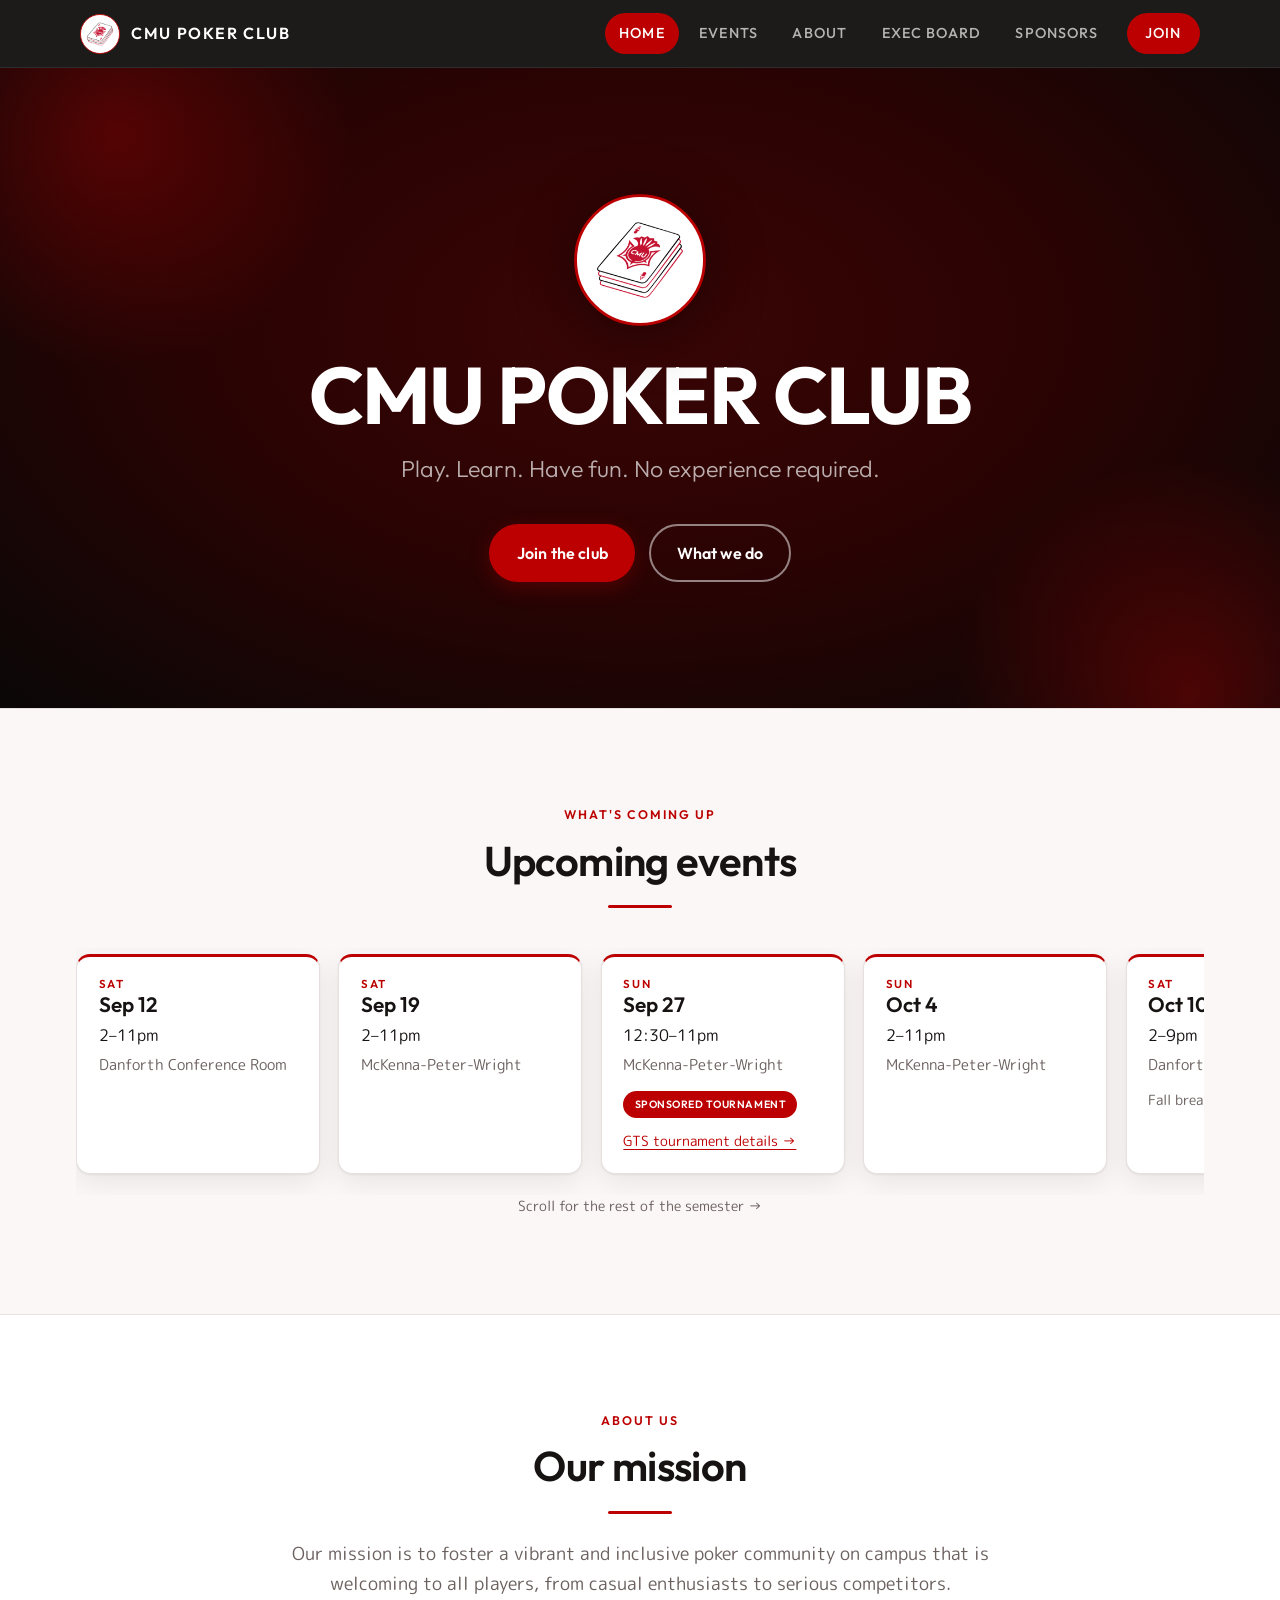
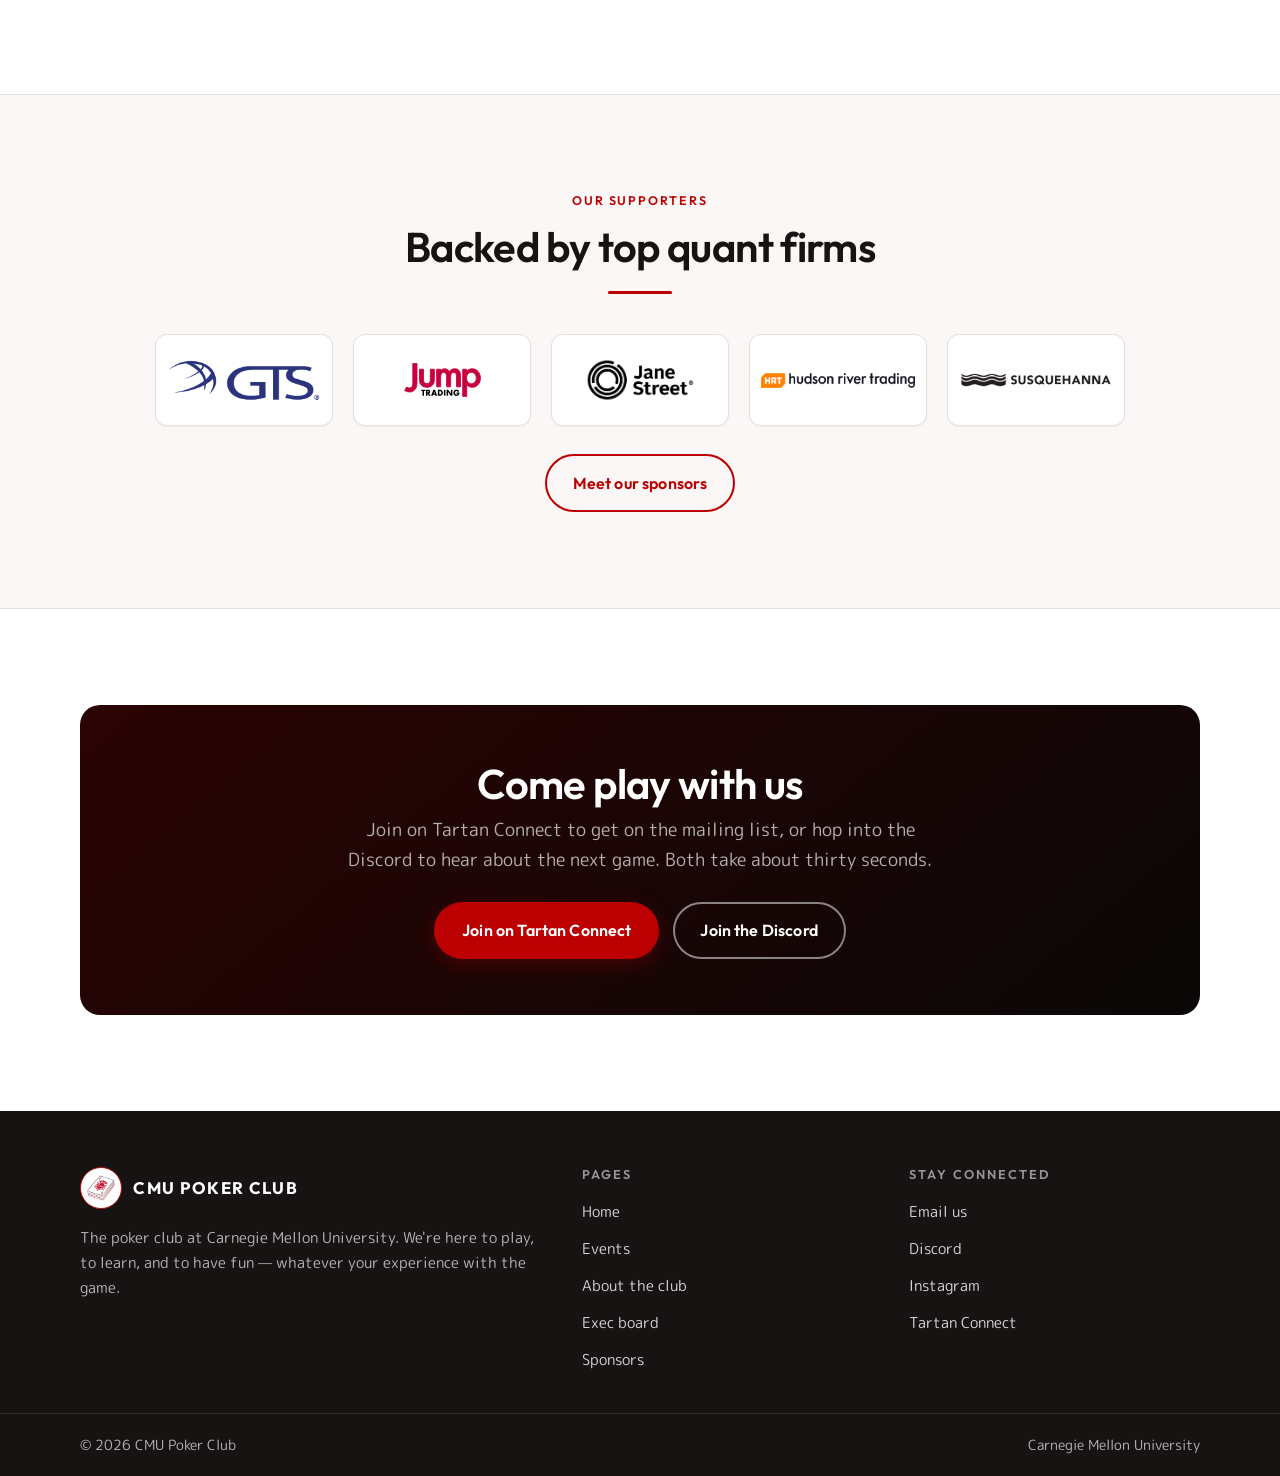
==== commit f9311691: "Post the GTS sponsored tournament First entry on the events page: Sep 27, 1-8pm, McKenna-Peter-Wrigh" ====
--- a/index.html
+++ b/index.html
@@ -91,6 +91,7 @@
 							<p class="event__time">12:30–11pm</p>
 							<p class="event__place">McKenna-Peter-Wright</p>
 							<span class="event__tag">Sponsored Tournament</span>
+							<p class="event__note"><a href="events.html">GTS tournament details →</a></p>
 						</article>
 
 						<article class="event">
--- a/assets/css/site.css
+++ b/assets/css/site.css
@@ -1170,9 +1170,33 @@
 	color: var(--text-muted);
 }
 
+/* Sponsor lockup under the date, for events a firm is backing. The sponsor
+   logos are dark-on-light, which suits this white panel. */
+.tournament__sponsor {
+	margin-top: 1.5rem;
+	max-width: 8rem;
+	height: auto;
+}
+
 .tournament__body h2 {
 	margin: 0 0 0.4rem;
 	font-size: 1.6rem;
+	display: flex;
+	align-items: center;
+	gap: 0.7rem;
+	flex-wrap: wrap;
+}
+
+.tournament__badge {
+	padding: 0.28rem 0.7rem;
+	border-radius: 999px;
+	border: 1px solid var(--crimson);
+	color: var(--crimson);
+	font-size: 0.68rem;
+	font-weight: 600;
+	letter-spacing: 0.1em;
+	text-transform: uppercase;
+	white-space: nowrap;
 }
 
 .tournament__meta {
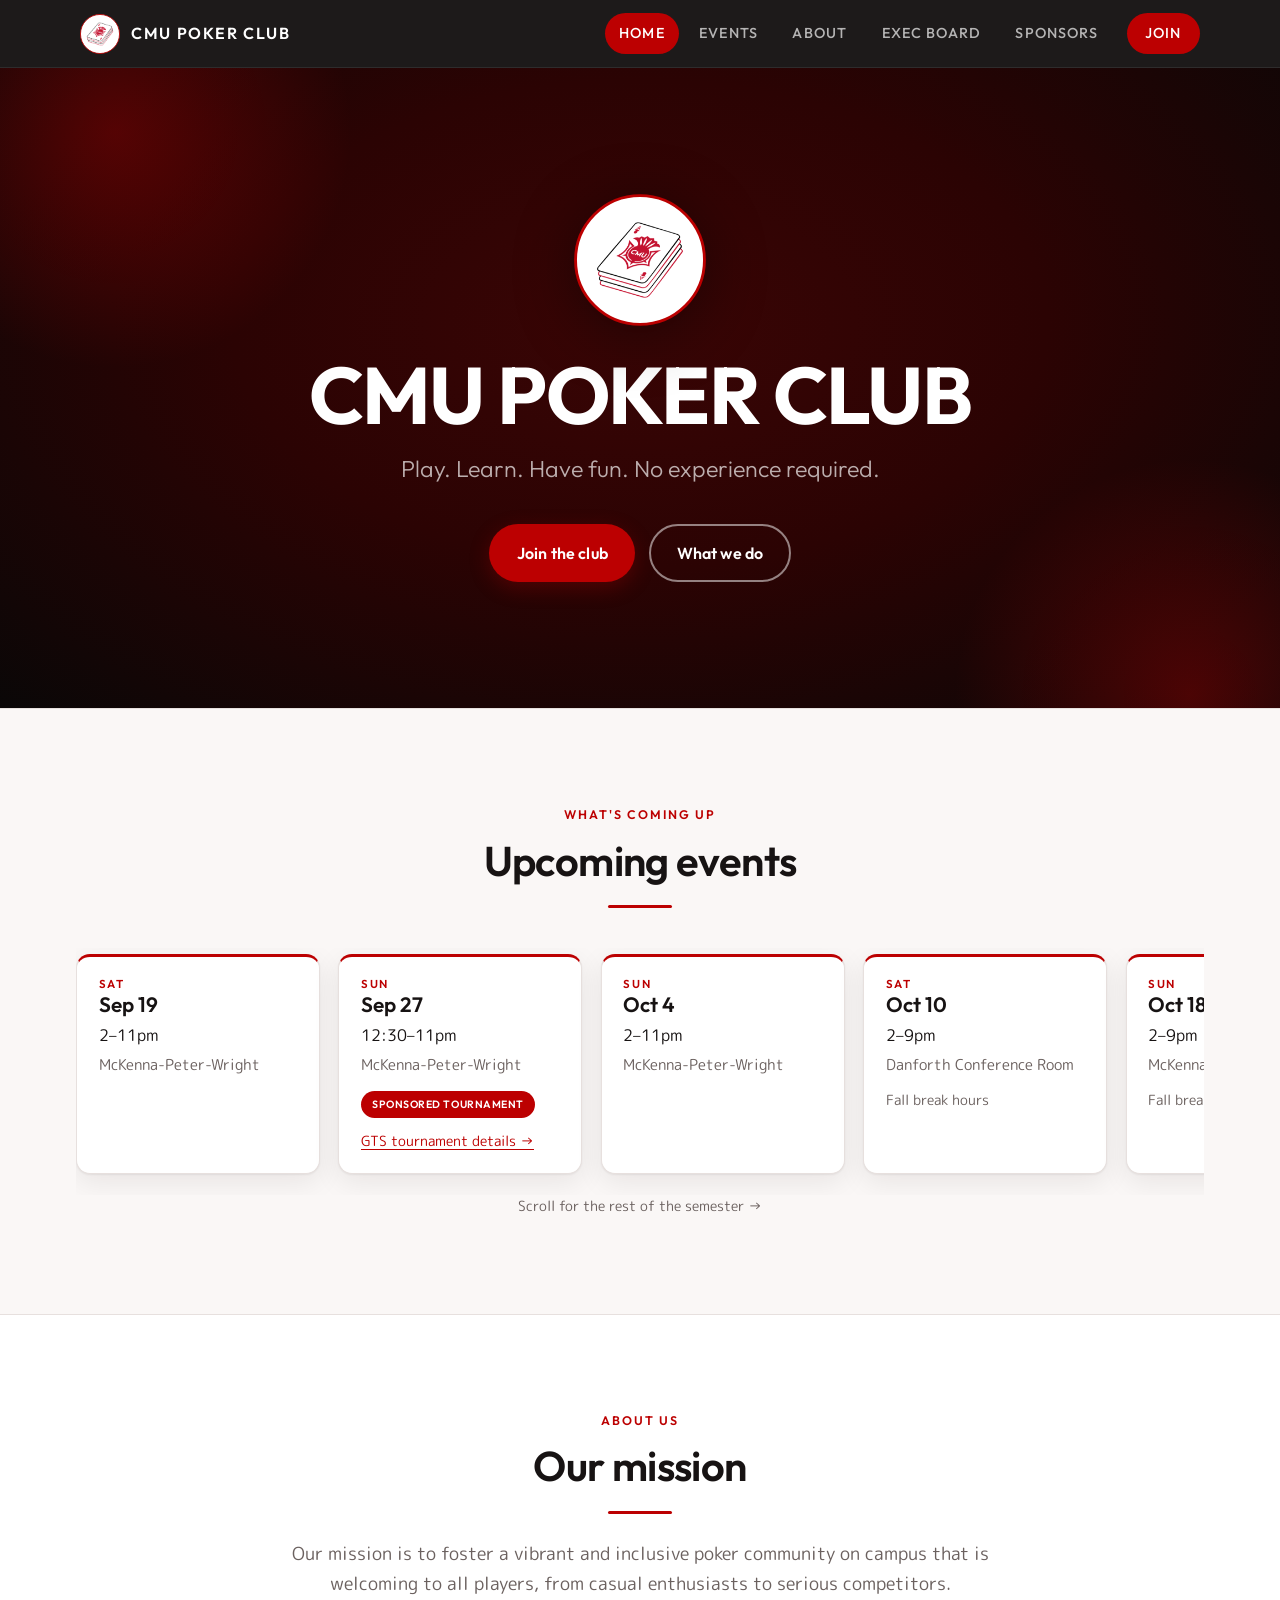
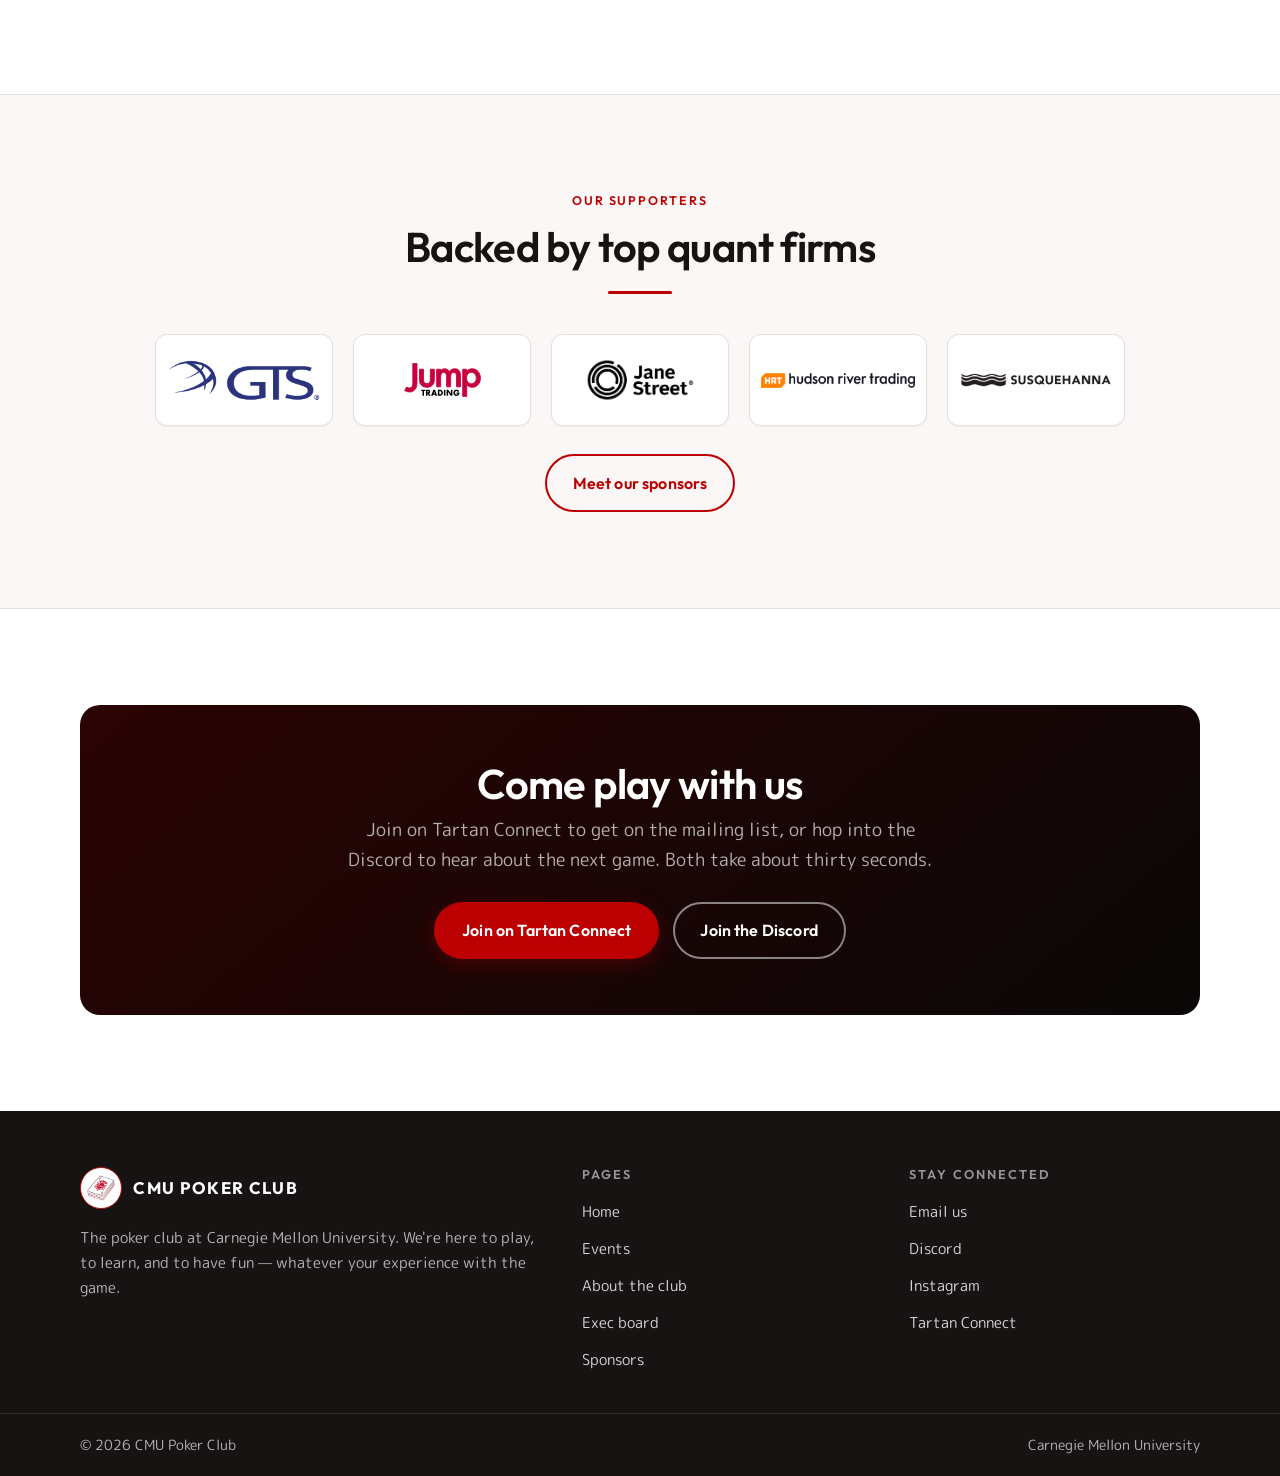
==== commit 5f110613: "Drop the Sep 12 session from the schedule It has happened. Sep 19 is now the first card.  Also corre" ====
--- a/index.html
+++ b/index.html
@@ -20,7 +20,8 @@
 	<body>
 		<!-- ============================================================
 		     NAV — this block is repeated on every page. If you change it
-		     here, change it in about.html, execs.html and sponsors.html too.
+		     here, change it in events.html, about.html, execs.html and
+		     sponsors.html too.
 		     ============================================================ -->
 		<header class="nav">
 			<div class="wrap nav__inner">
@@ -75,12 +76,6 @@
 					     ================================================== -->
 					<div class="events" tabindex="0" role="region" aria-label="Upcoming events">
 						<article class="event">
-							<p class="event__date"><span>Sat</span> Sep 12</p>
-							<p class="event__time">2–11pm</p>
-							<p class="event__place">Danforth Conference Room</p>
-						</article>
-
-						<article class="event">
 							<p class="event__date"><span>Sat</span> Sep 19</p>
 							<p class="event__time">2–11pm</p>
 							<p class="event__place">McKenna-Peter-Wright</p>
@@ -207,7 +202,7 @@
 		</main>
 
 		<!-- ============================================================
-		     FOOTER — repeated on every page. Keep the four copies in sync.
+		     FOOTER — repeated on every page. Keep the five copies in sync.
 		     ============================================================ -->
 		<footer class="footer">
 			<div class="wrap">
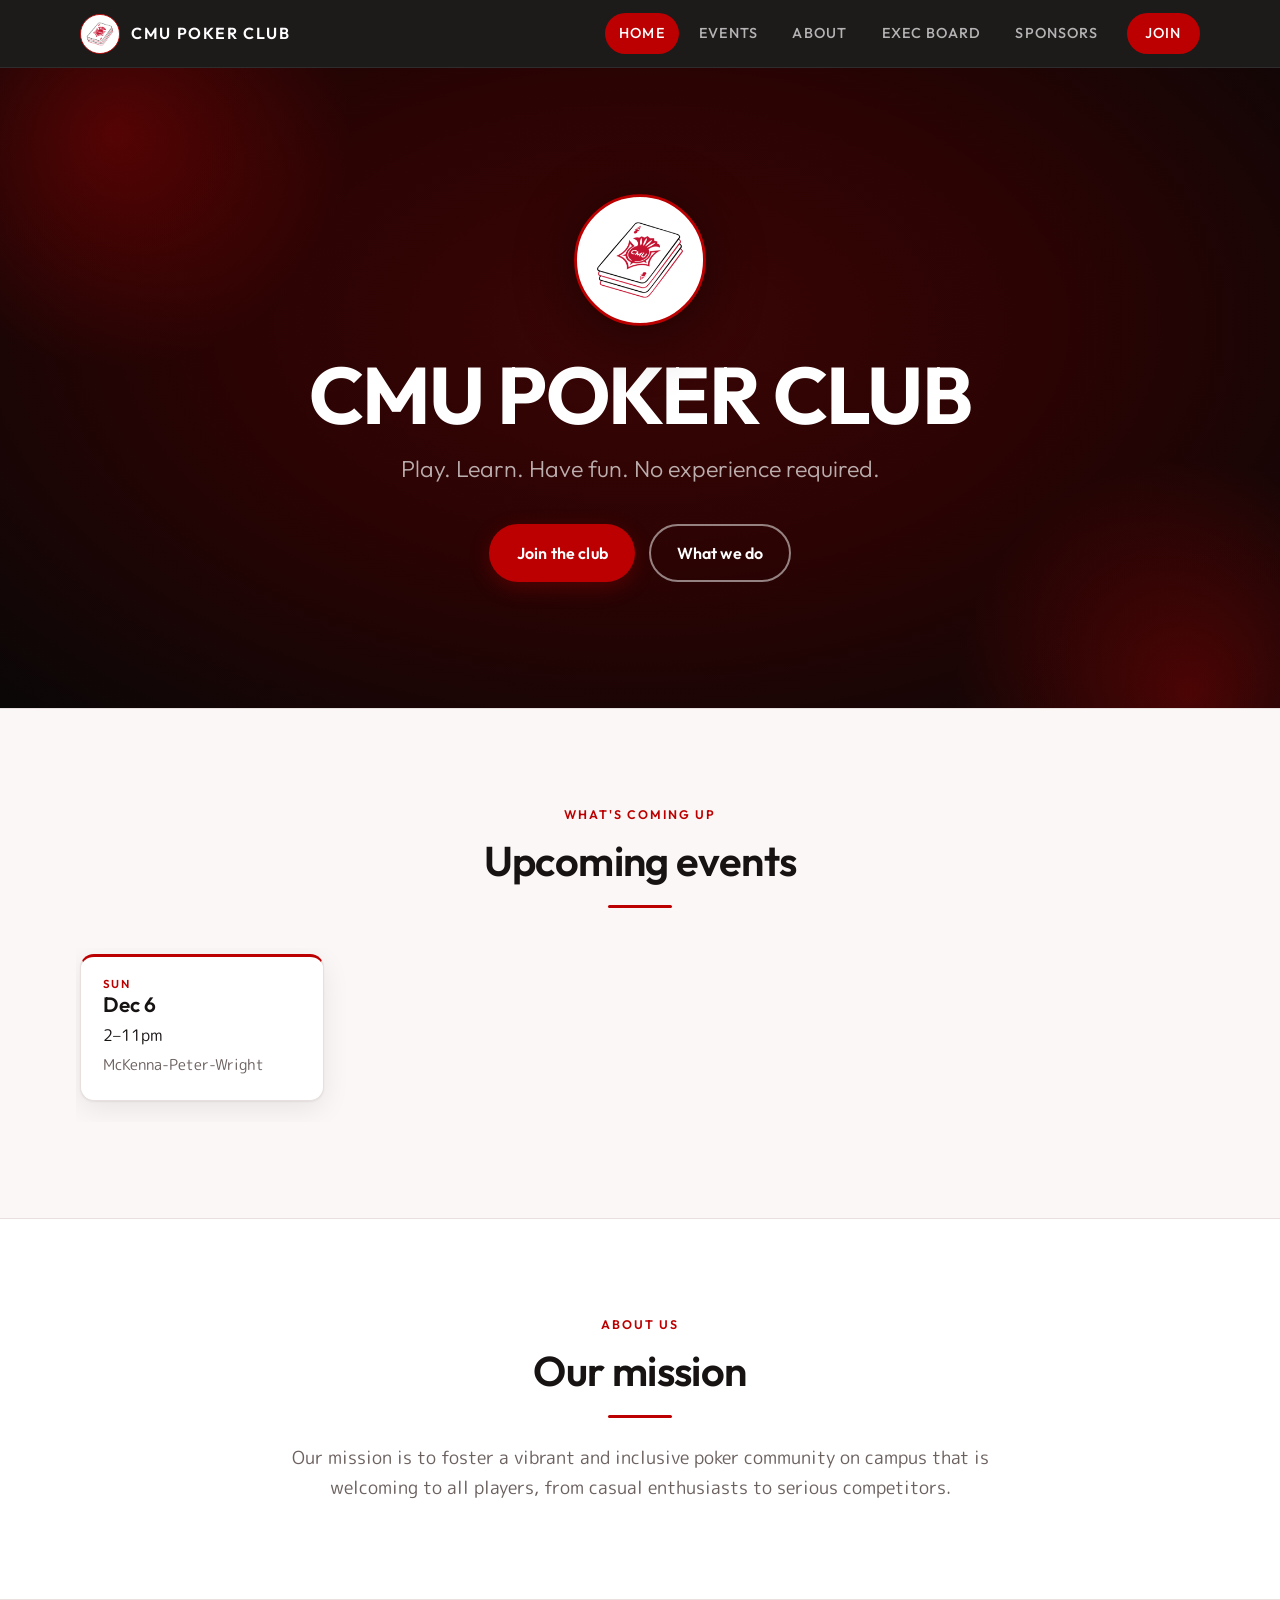
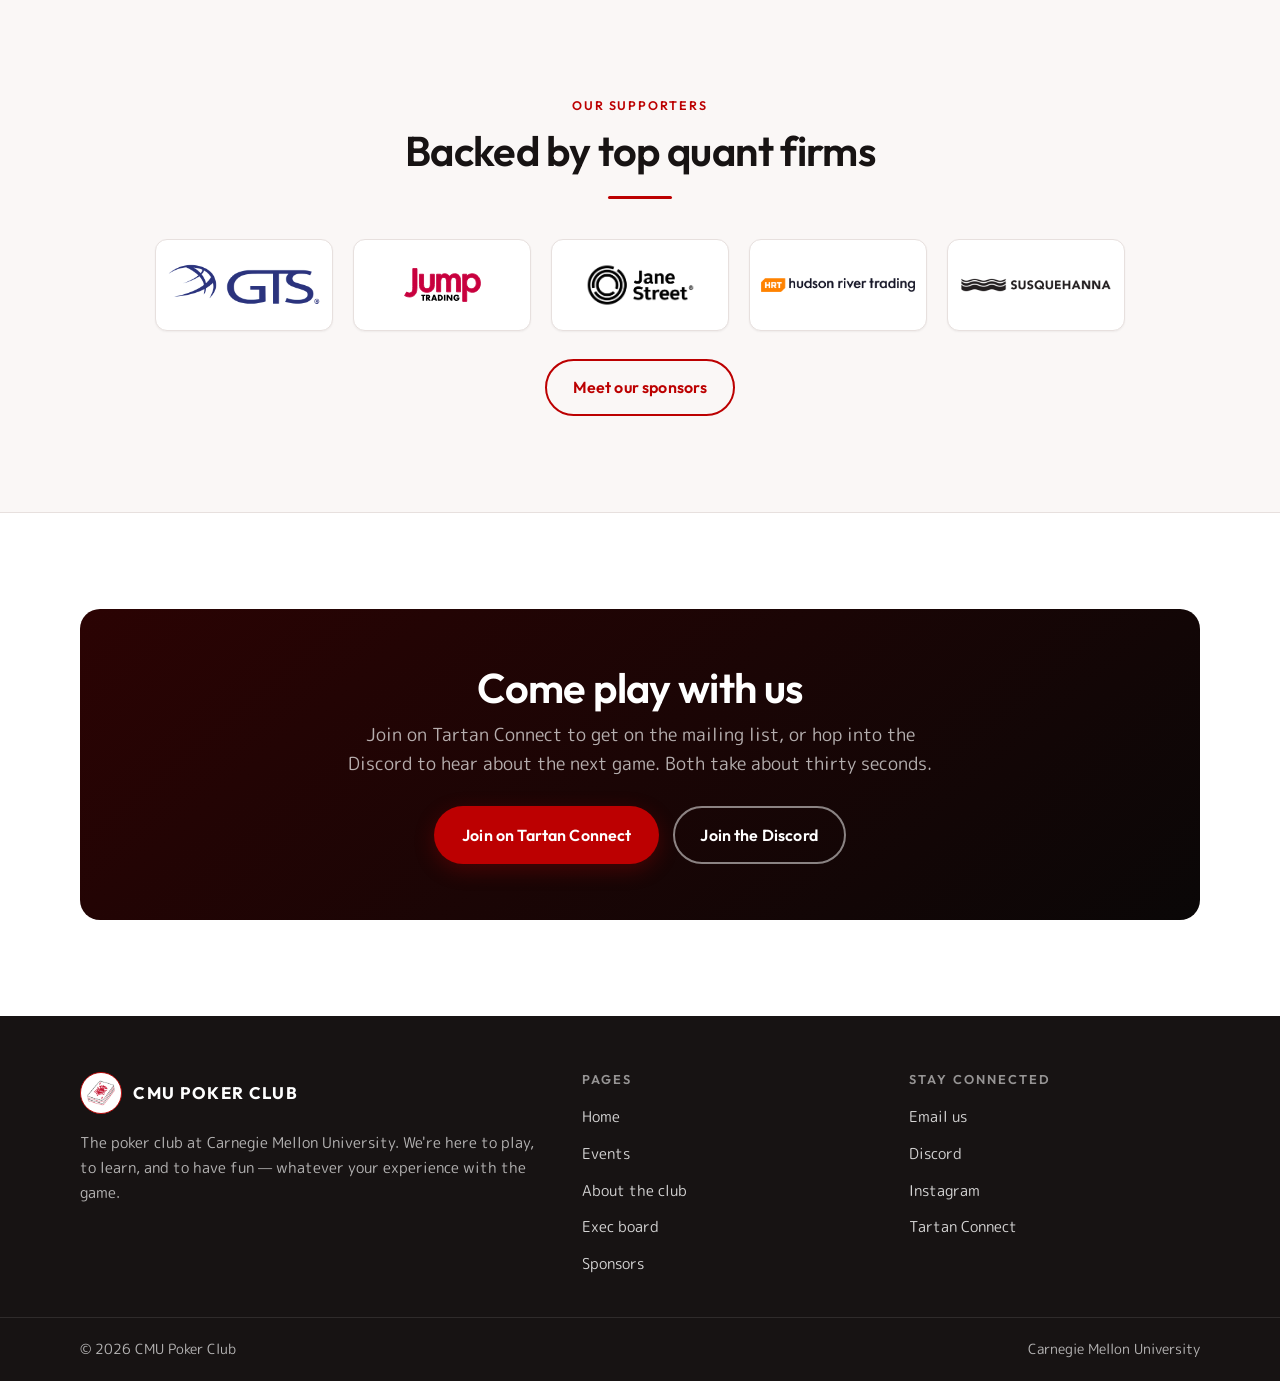
==== commit 118661d2: "Expire past sessions and events automatically Each session card and tournament now carries data-date" ====
--- a/index.html
+++ b/index.html
@@ -69,19 +69,30 @@
 
 					<!-- ==================================================
 					     UPDATING THE SCHEDULE
-					     One <article class="event"> per session, in date order.
+					     One <article class="event"> per session, in date order,
+					     each with data-date set to the day of the session as
+					     YYYY-MM-DD. assets/js/schedule.js hides a session the
+					     day after that date, so past games drop off on their
+					     own and nothing here needs deleting by hand.
+
+					     The date is in two places — the attribute and the text
+					     people read — so keep them matching. If they disagree,
+					     the attribute decides when the card disappears. A date
+					     that can't be read leaves the card up rather than
+					     hiding it, so a typo shows a stale card instead of
+					     losing a real session.
+
 					     Use <span class="event__tag"> for tournaments and
 					     <p class="event__note"> for anything else worth flagging.
-					     Delete sessions once they have passed.
 					     ================================================== -->
-					<div class="events" tabindex="0" role="region" aria-label="Upcoming events">
-						<article class="event">
+					<div class="events" tabindex="0" role="region" aria-label="Upcoming events" data-schedule-hide-when-empty>
+						<article class="event" data-date="2026-09-19">
 							<p class="event__date"><span>Sat</span> Sep 19</p>
 							<p class="event__time">2–11pm</p>
 							<p class="event__place">McKenna-Peter-Wright</p>
 						</article>
 
-						<article class="event">
+						<article class="event" data-date="2026-09-27">
 							<p class="event__date"><span>Sun</span> Sep 27</p>
 							<p class="event__time">12:30–11pm</p>
 							<p class="event__place">McKenna-Peter-Wright</p>
@@ -89,53 +100,56 @@
 							<p class="event__note"><a href="events.html">GTS tournament details →</a></p>
 						</article>
 
-						<article class="event">
+						<article class="event" data-date="2026-10-04">
 							<p class="event__date"><span>Sun</span> Oct 4</p>
 							<p class="event__time">2–11pm</p>
 							<p class="event__place">McKenna-Peter-Wright</p>
 						</article>
 
-						<article class="event">
+						<article class="event" data-date="2026-10-10">
 							<p class="event__date"><span>Sat</span> Oct 10</p>
 							<p class="event__time">2–9pm</p>
 							<p class="event__place">Danforth Conference Room</p>
 							<p class="event__note">Fall break hours</p>
 						</article>
 
-						<article class="event">
+						<article class="event" data-date="2026-10-18">
 							<p class="event__date"><span>Sun</span> Oct 18</p>
 							<p class="event__time">2–9pm</p>
 							<p class="event__place">McKenna-Peter-Wright</p>
 							<p class="event__note">Fall break hours</p>
 						</article>
 
-						<article class="event">
+						<article class="event" data-date="2026-10-31">
 							<p class="event__date"><span>Sat</span> Oct 31</p>
 							<p class="event__time">2–11pm</p>
 							<p class="event__place">McKenna-Peter-Wright</p>
 						</article>
 
-						<article class="event">
+						<article class="event" data-date="2026-11-07">
 							<p class="event__date"><span>Sat</span> Nov 7</p>
 							<p class="event__time">Time TBD</p>
 							<p class="event__place">Location TBD</p>
 							<span class="event__tag">MSCF Tournament</span>
 						</article>
 
-						<article class="event">
+						<article class="event" data-date="2026-11-21">
 							<p class="event__date"><span>Sat</span> Nov 21</p>
 							<p class="event__time">2–11pm</p>
 							<p class="event__place">Connan</p>
 						</article>
 
-						<article class="event">
+						<article class="event" data-date="2026-12-06">
 							<p class="event__date"><span>Sun</span> Dec 6</p>
 							<p class="event__time">2–11pm</p>
 							<p class="event__place">McKenna-Peter-Wright</p>
 						</article>
 					</div>
 
-					<p class="events__hint">Scroll for the rest of the semester →</p>
+					<p class="events__hint" data-schedule-hide-when-empty>Scroll for the rest of the semester →</p>
+					<p class="empty" data-schedule-empty hidden>
+						Nothing on the schedule right now. Check back later.
+					</p>
 				</div>
 			</section>
 
@@ -251,5 +265,6 @@
 		</footer>
 
 		<script src="assets/js/nav.js"></script>
+		<script src="assets/js/schedule.js"></script>
 	</body>
 </html>
--- a/assets/css/site.css
+++ b/assets/css/site.css
@@ -66,6 +66,12 @@
 img {
 	max-width: 100%;
 	display: block;
+}
+
+/* .event and .tournament set their own display, which would otherwise beat
+   the default [hidden] rule and leave expired entries on the page. */
+[hidden] {
+	display: none !important;
 }
 
 a {
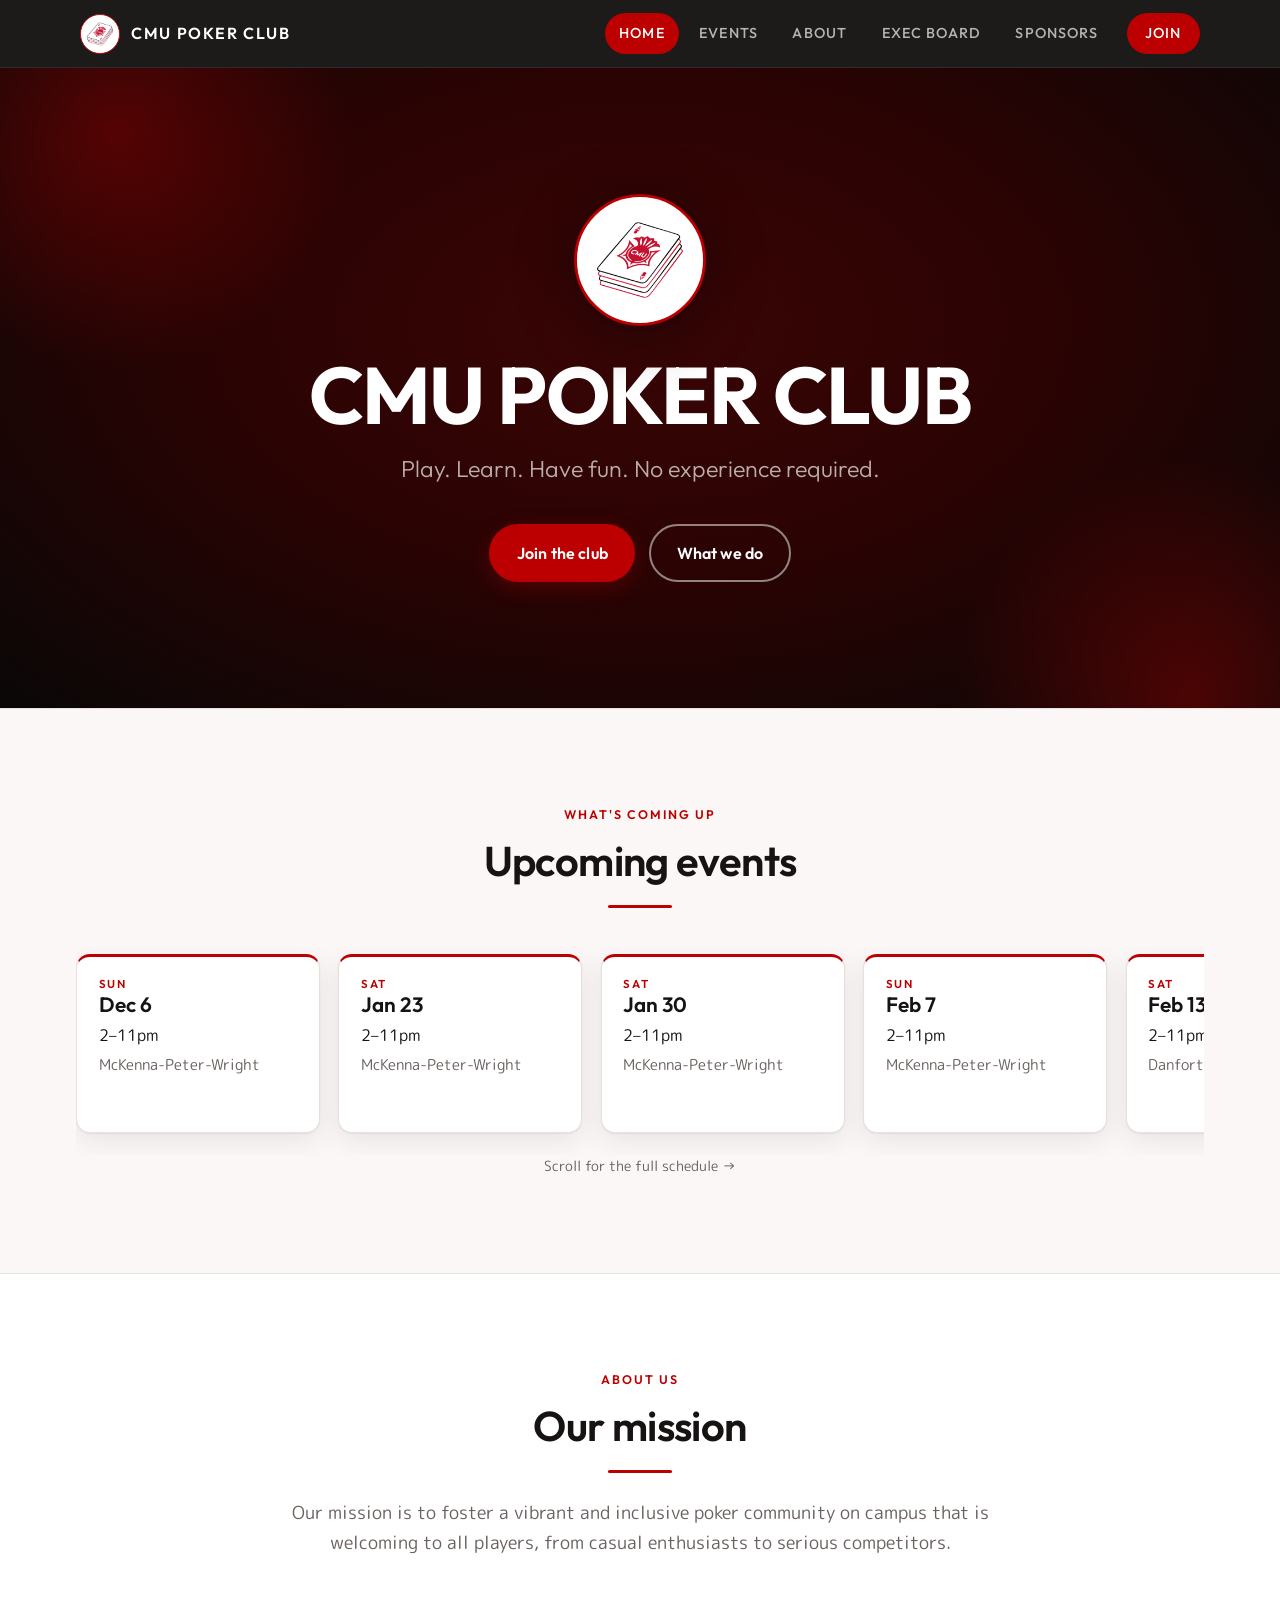
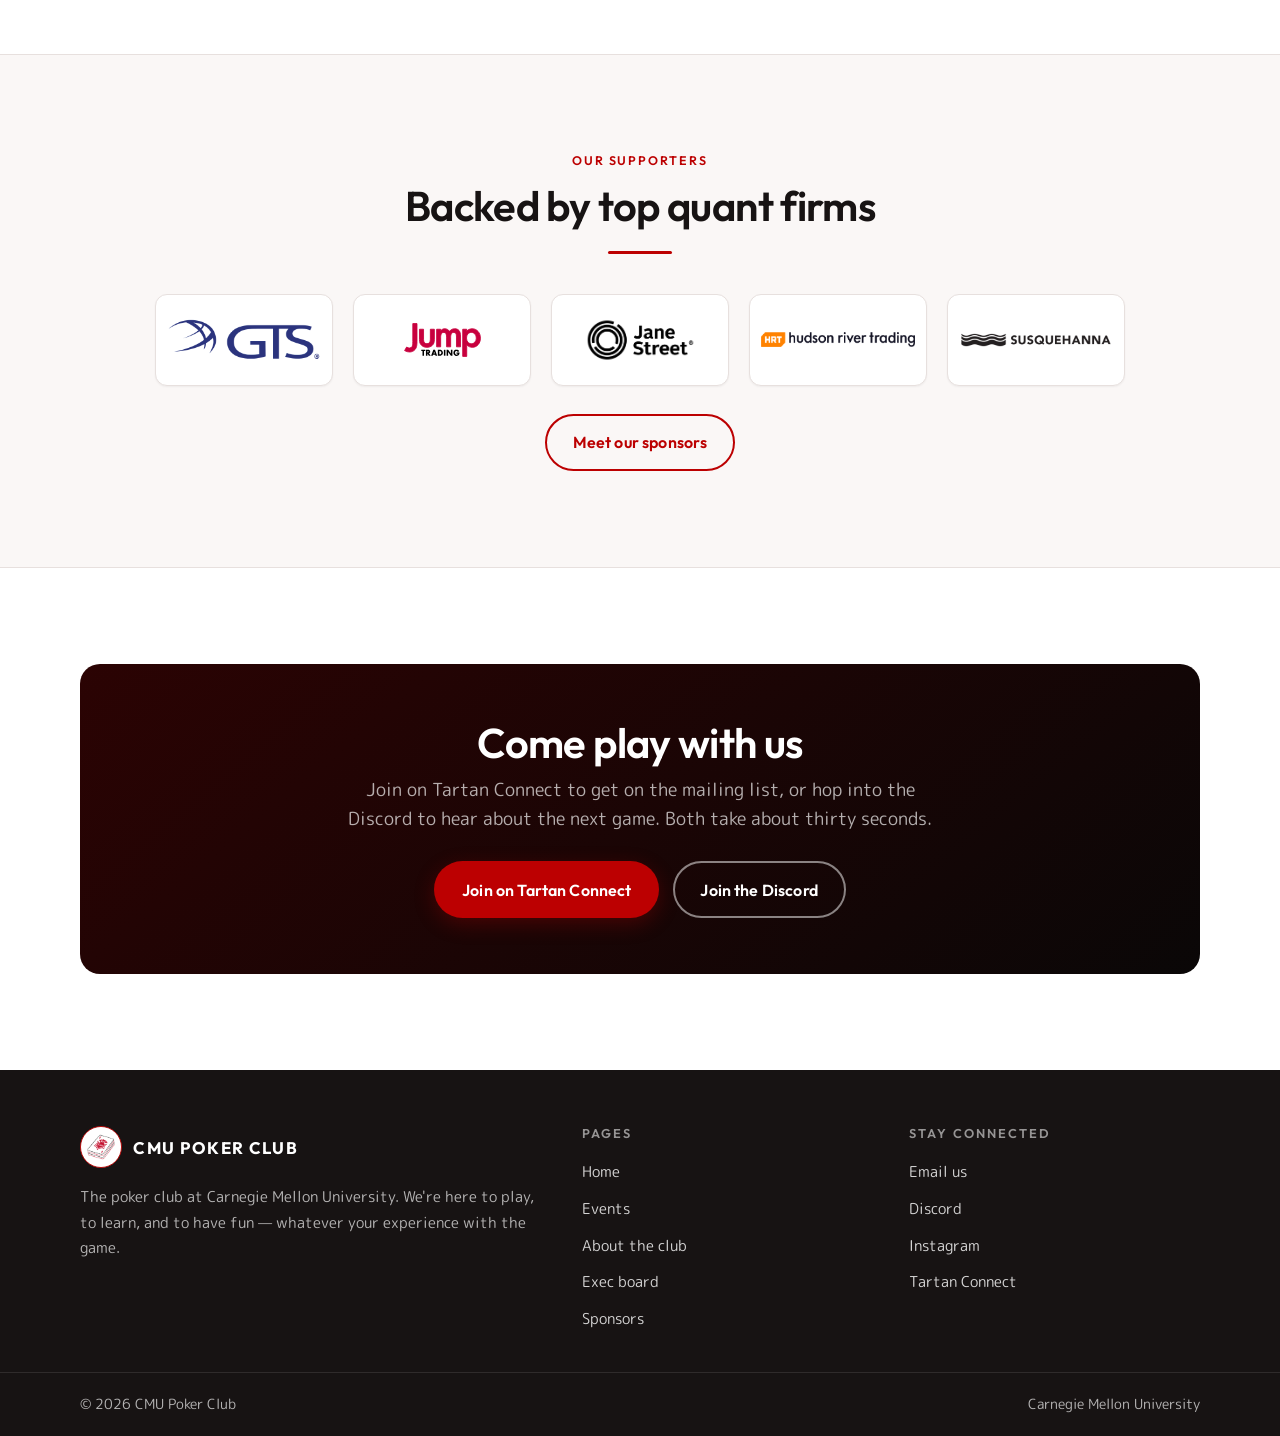
==== commit ec3b3b22: "Add the spring 2027 GBM schedule Fourteen sessions from 23 January to 2 May, with the break hours an" ====
--- a/index.html
+++ b/index.html
@@ -86,51 +86,12 @@
 					     <p class="event__note"> for anything else worth flagging.
 					     ================================================== -->
 					<div class="events" tabindex="0" role="region" aria-label="Upcoming events" data-schedule-hide-when-empty>
-						<article class="event" data-date="2026-09-19">
-							<p class="event__date"><span>Sat</span> Sep 19</p>
-							<p class="event__time">2–11pm</p>
-							<p class="event__place">McKenna-Peter-Wright</p>
-						</article>
-
-						<article class="event" data-date="2026-09-27">
-							<p class="event__date"><span>Sun</span> Sep 27</p>
-							<p class="event__time">12:30–11pm</p>
-							<p class="event__place">McKenna-Peter-Wright</p>
-							<span class="event__tag">Sponsored Tournament</span>
-							<p class="event__note"><a href="events.html">GTS tournament details →</a></p>
-						</article>
-
-						<article class="event" data-date="2026-10-04">
-							<p class="event__date"><span>Sun</span> Oct 4</p>
-							<p class="event__time">2–11pm</p>
-							<p class="event__place">McKenna-Peter-Wright</p>
-						</article>
-
-						<article class="event" data-date="2026-10-10">
-							<p class="event__date"><span>Sat</span> Oct 10</p>
-							<p class="event__time">2–9pm</p>
-							<p class="event__place">Danforth Conference Room</p>
-							<p class="event__note">Fall break hours</p>
-						</article>
-
-						<article class="event" data-date="2026-10-18">
-							<p class="event__date"><span>Sun</span> Oct 18</p>
-							<p class="event__time">2–9pm</p>
-							<p class="event__place">McKenna-Peter-Wright</p>
-							<p class="event__note">Fall break hours</p>
-						</article>
-
-						<article class="event" data-date="2026-10-31">
-							<p class="event__date"><span>Sat</span> Oct 31</p>
-							<p class="event__time">2–11pm</p>
-							<p class="event__place">McKenna-Peter-Wright</p>
-						</article>
-
 						<article class="event" data-date="2026-11-07">
 							<p class="event__date"><span>Sat</span> Nov 7</p>
-							<p class="event__time">Time TBD</p>
-							<p class="event__place">Location TBD</p>
+							<p class="event__time">8:30am–5pm</p>
+							<p class="event__place">UC Rangos</p>
 							<span class="event__tag">MSCF Tournament</span>
+							<p class="event__note"><a href="events.html">Details &amp; registration →</a></p>
 						</article>
 
 						<article class="event" data-date="2026-11-21">
@@ -144,9 +105,95 @@
 							<p class="event__time">2–11pm</p>
 							<p class="event__place">McKenna-Peter-Wright</p>
 						</article>
-					</div>
-
-					<p class="events__hint" data-schedule-hide-when-empty>Scroll for the rest of the semester →</p>
+
+						<article class="event" data-date="2027-01-23">
+							<p class="event__date"><span>Sat</span> Jan 23</p>
+							<p class="event__time">2–11pm</p>
+							<p class="event__place">McKenna-Peter-Wright</p>
+						</article>
+
+						<article class="event" data-date="2027-01-30">
+							<p class="event__date"><span>Sat</span> Jan 30</p>
+							<p class="event__time">2–11pm</p>
+							<p class="event__place">McKenna-Peter-Wright</p>
+						</article>
+
+						<article class="event" data-date="2027-02-07">
+							<p class="event__date"><span>Sun</span> Feb 7</p>
+							<p class="event__time">2–11pm</p>
+							<p class="event__place">McKenna-Peter-Wright</p>
+						</article>
+
+						<article class="event" data-date="2027-02-13">
+							<p class="event__date"><span>Sat</span> Feb 13</p>
+							<p class="event__time">2–11pm</p>
+							<p class="event__place">Danforth Conference Room</p>
+						</article>
+
+						<article class="event" data-date="2027-02-20">
+							<p class="event__date"><span>Sat</span> Feb 20</p>
+							<p class="event__time">2–11pm</p>
+							<p class="event__place">Connan</p>
+						</article>
+
+						<article class="event" data-date="2027-02-28">
+							<p class="event__date"><span>Sun</span> Feb 28</p>
+							<p class="event__time">2–11pm</p>
+							<p class="event__place">McKenna-Peter-Wright</p>
+						</article>
+
+						<article class="event" data-date="2027-03-06">
+							<p class="event__date"><span>Sat</span> Mar 6</p>
+							<p class="event__time">2–8:30pm</p>
+							<p class="event__place">McKenna-Peter-Wright</p>
+							<p class="event__note">Winter break hours</p>
+						</article>
+
+						<article class="event" data-date="2027-03-13">
+							<p class="event__date"><span>Sat</span> Mar 13</p>
+							<p class="event__time">2–10pm</p>
+							<p class="event__place">Danforth Conference Room</p>
+							<p class="event__note">Winter break hours</p>
+						</article>
+
+						<article class="event" data-date="2027-03-21">
+							<p class="event__date"><span>Sun</span> Mar 21</p>
+							<p class="event__time">2–11pm</p>
+							<p class="event__place">McKenna-Peter-Wright</p>
+						</article>
+
+						<article class="event" data-date="2027-03-28">
+							<p class="event__date"><span>Sun</span> Mar 28</p>
+							<p class="event__time">2–11pm</p>
+							<p class="event__place">Connan</p>
+						</article>
+
+						<article class="event" data-date="2027-04-10">
+							<p class="event__date"><span>Sat</span> Apr 10</p>
+							<p class="event__time">2–11pm</p>
+							<p class="event__place">McKenna-Peter-Wright</p>
+						</article>
+
+						<article class="event" data-date="2027-04-18">
+							<p class="event__date"><span>Sun</span> Apr 18</p>
+							<p class="event__time">2–11pm</p>
+							<p class="event__place">McKenna-Peter-Wright</p>
+						</article>
+
+						<article class="event" data-date="2027-04-25">
+							<p class="event__date"><span>Sun</span> Apr 25</p>
+							<p class="event__time">2–10:30pm</p>
+							<p class="event__place">Rangos 2 &amp; 3</p>
+						</article>
+
+						<article class="event" data-date="2027-05-02">
+							<p class="event__date"><span>Sun</span> May 2</p>
+							<p class="event__time">2–10:30pm</p>
+							<p class="event__place">Rangos 2 &amp; 3</p>
+						</article>
+					</div>
+
+					<p class="events__hint" data-schedule-hide-when-empty>Scroll for the full schedule →</p>
 					<p class="empty" data-schedule-empty hidden>
 						Nothing on the schedule right now. Check back later.
 					</p>
--- a/assets/css/site.css
+++ b/assets/css/site.css
@@ -1184,6 +1184,56 @@
 	height: auto;
 }
 
+/* Several backers on one event. Stacked rather than in a row: the logos have
+   very different aspect ratios, and side by side the wide wordmarks shrink to
+   nothing in this narrow column. */
+.tournament__sponsors {
+	display: flex;
+	flex-direction: column;
+	align-items: flex-start;
+	gap: 0.9rem;
+	margin-top: 1.5rem;
+}
+
+.tournament__sponsors img {
+	max-width: 7.5rem;
+	height: auto;
+}
+
+/* Run of show for a full-day event. */
+.runsheet {
+	list-style: none;
+	margin: 1.4rem 0 0;
+	padding: 0;
+	border-top: 1px solid var(--paper-line);
+}
+
+.runsheet li {
+	display: grid;
+	grid-template-columns: 9.5rem 1fr;
+	gap: 1rem;
+	padding: 0.6rem 0;
+	border-bottom: 1px solid var(--paper-line);
+	font-size: 0.95rem;
+}
+
+.runsheet span {
+	font-family: var(--font-display);
+	font-size: 0.82rem;
+	font-weight: 600;
+	letter-spacing: 0.04em;
+	text-transform: uppercase;
+	color: var(--crimson);
+	align-self: center;
+}
+
+@media (max-width: 40rem) {
+	.runsheet li {
+		grid-template-columns: 1fr;
+		gap: 0.1rem;
+	}
+}
+
 .tournament__body h2 {
 	margin: 0 0 0.4rem;
 	font-size: 1.6rem;
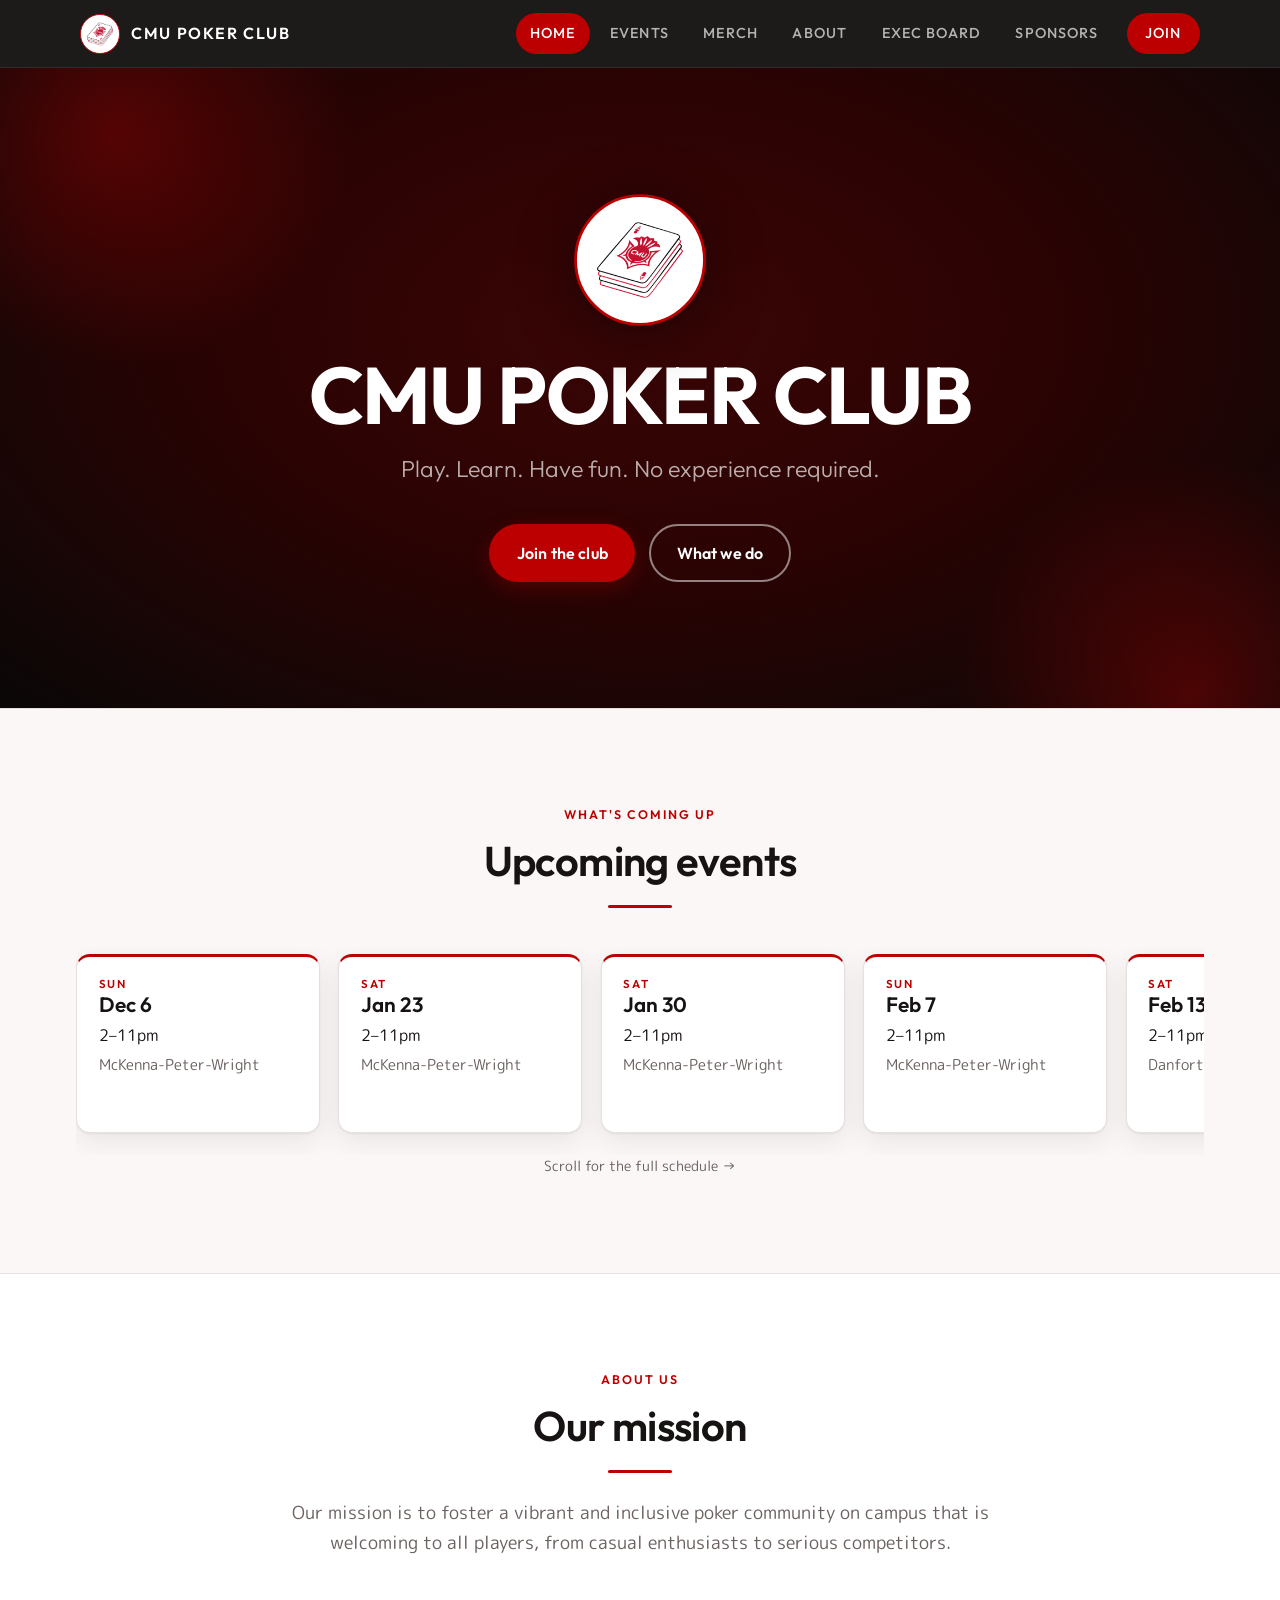
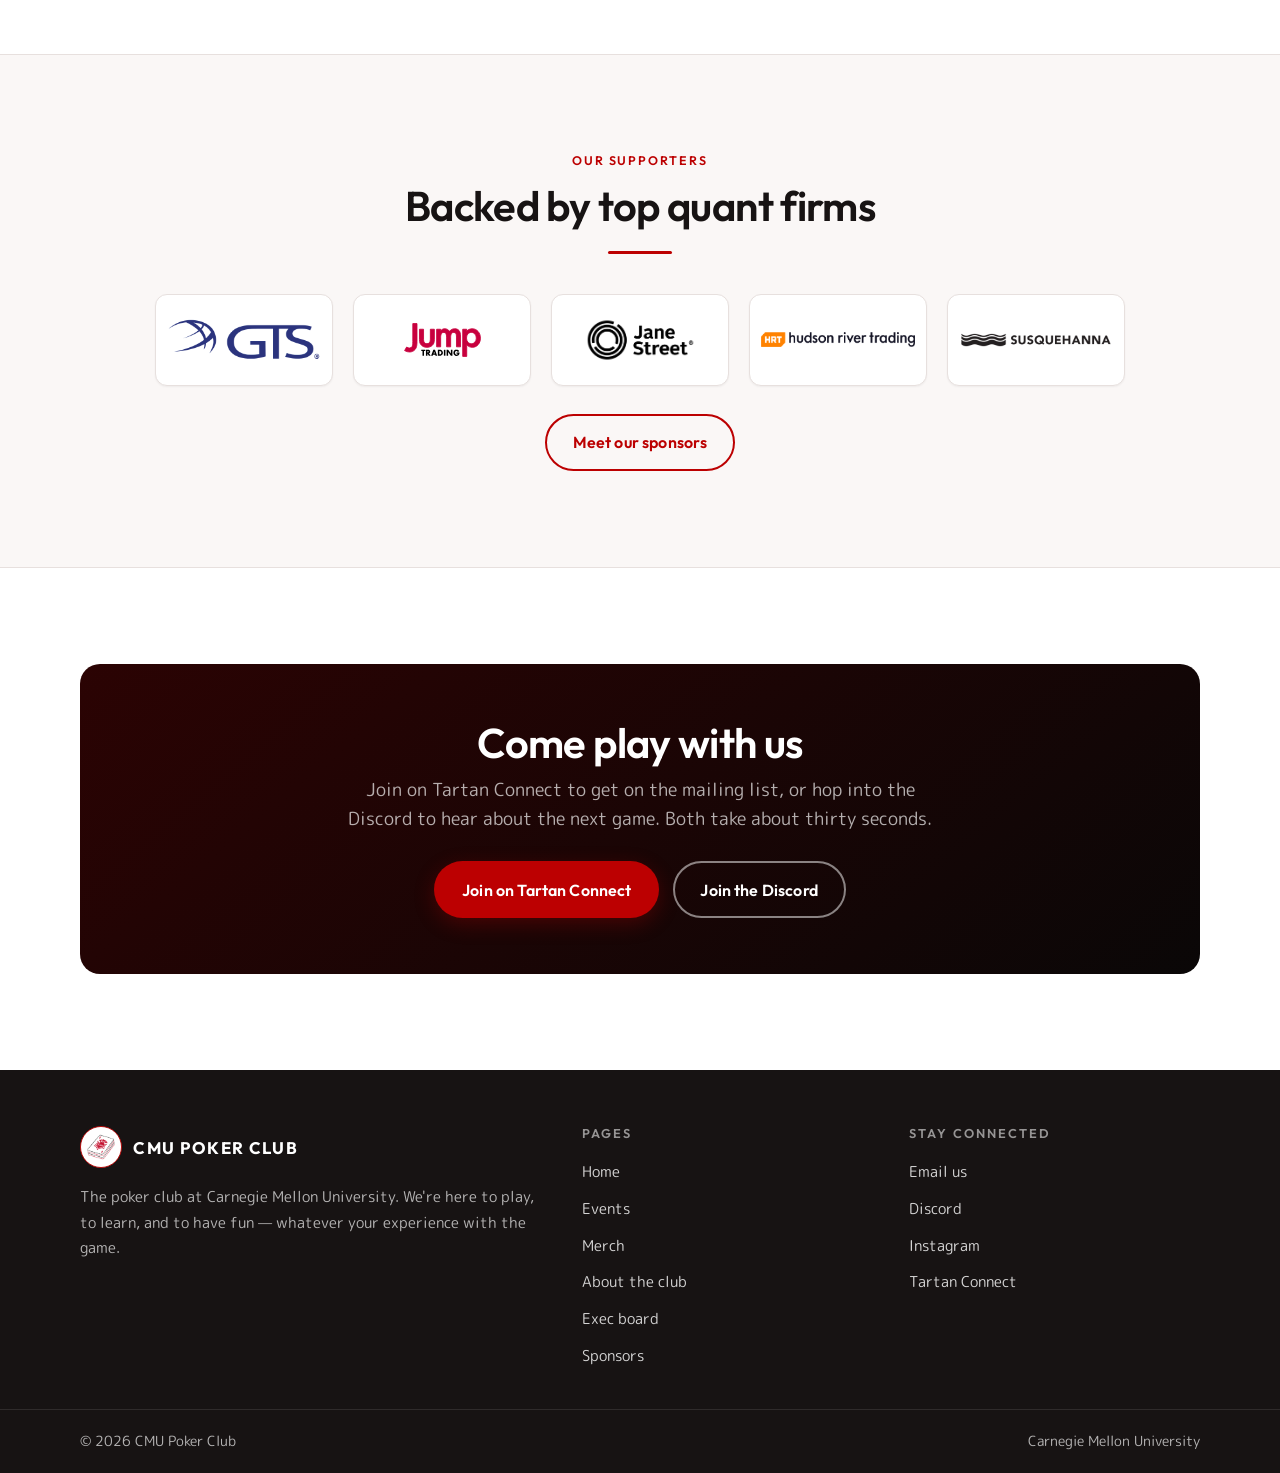
==== commit 4505a283: "Add a merch page Six items pulled from the order form — three hoodies at $70, two crewnecks at $50 a" ====
--- a/index.html
+++ b/index.html
@@ -36,6 +36,7 @@
 				<ul class="nav__links" id="nav-links">
 					<li><a href="index.html" aria-current="page">Home</a></li>
 					<li><a href="events.html">Events</a></li>
+					<li><a href="merch.html">Merch</a></li>
 					<li><a href="about.html">About</a></li>
 					<li><a href="execs.html">Exec Board</a></li>
 					<li><a href="sponsors.html">Sponsors</a></li>
@@ -146,14 +147,14 @@
 							<p class="event__date"><span>Sat</span> Mar 6</p>
 							<p class="event__time">2–8:30pm</p>
 							<p class="event__place">McKenna-Peter-Wright</p>
-							<p class="event__note">Winter break hours</p>
+							<p class="event__note">Spring break hours</p>
 						</article>
 
 						<article class="event" data-date="2027-03-13">
 							<p class="event__date"><span>Sat</span> Mar 13</p>
 							<p class="event__time">2–10pm</p>
 							<p class="event__place">Danforth Conference Room</p>
-							<p class="event__note">Winter break hours</p>
+							<p class="event__note">Spring break hours</p>
 						</article>
 
 						<article class="event" data-date="2027-03-21">
@@ -283,6 +284,7 @@
 						<ul>
 							<li><a href="index.html">Home</a></li>
 							<li><a href="events.html">Events</a></li>
+							<li><a href="merch.html">Merch</a></li>
 							<li><a href="about.html">About the club</a></li>
 							<li><a href="execs.html">Exec board</a></li>
 							<li><a href="sponsors.html">Sponsors</a></li>
--- a/assets/css/site.css
+++ b/assets/css/site.css
@@ -1132,6 +1132,72 @@
 	}
 }
 
+/* ---------------------------------------------------------------- merch */
+
+.merch-grid {
+	display: grid;
+	gap: 1.75rem;
+	grid-template-columns: repeat(auto-fit, minmax(16rem, 1fr));
+}
+
+.merch {
+	display: flex;
+	flex-direction: column;
+	background: var(--paper);
+	border: 1px solid var(--paper-line);
+	border-radius: var(--radius);
+	overflow: hidden;
+	box-shadow: var(--shadow);
+	transition: transform 0.2s ease, box-shadow 0.2s ease;
+}
+
+.merch:hover {
+	transform: translateY(-3px);
+	box-shadow: var(--shadow-lift);
+}
+
+/* The mockups share one aspect ratio, so matching it here shows each garment
+   whole rather than cropping the sleeves off. */
+.merch__photo {
+	width: 100%;
+	aspect-ratio: 1199 / 874;
+	object-fit: cover;
+	background: var(--paper-warm);
+	border-bottom: 1px solid var(--paper-line);
+}
+
+.merch__body {
+	display: flex;
+	align-items: baseline;
+	justify-content: space-between;
+	gap: 1rem;
+	padding: 1.1rem 1.3rem 1.3rem;
+}
+
+.merch__name {
+	margin: 0;
+	font-size: 1.1rem;
+	font-weight: 600;
+	line-height: 1.25;
+}
+
+.merch__price {
+	margin: 0;
+	flex: none;
+	font-family: var(--font-display);
+	font-size: 1.1rem;
+	font-weight: 600;
+	color: var(--crimson);
+}
+
+.merch__note {
+	max-width: 34rem;
+	margin: 1.5rem auto 0;
+	text-align: center;
+	font-size: 0.95rem;
+	color: var(--text-muted);
+}
+
 /* ---------------------------------------------------------- tournaments */
 
 /* Full-width entries rather than the card grid used elsewhere: a tournament
